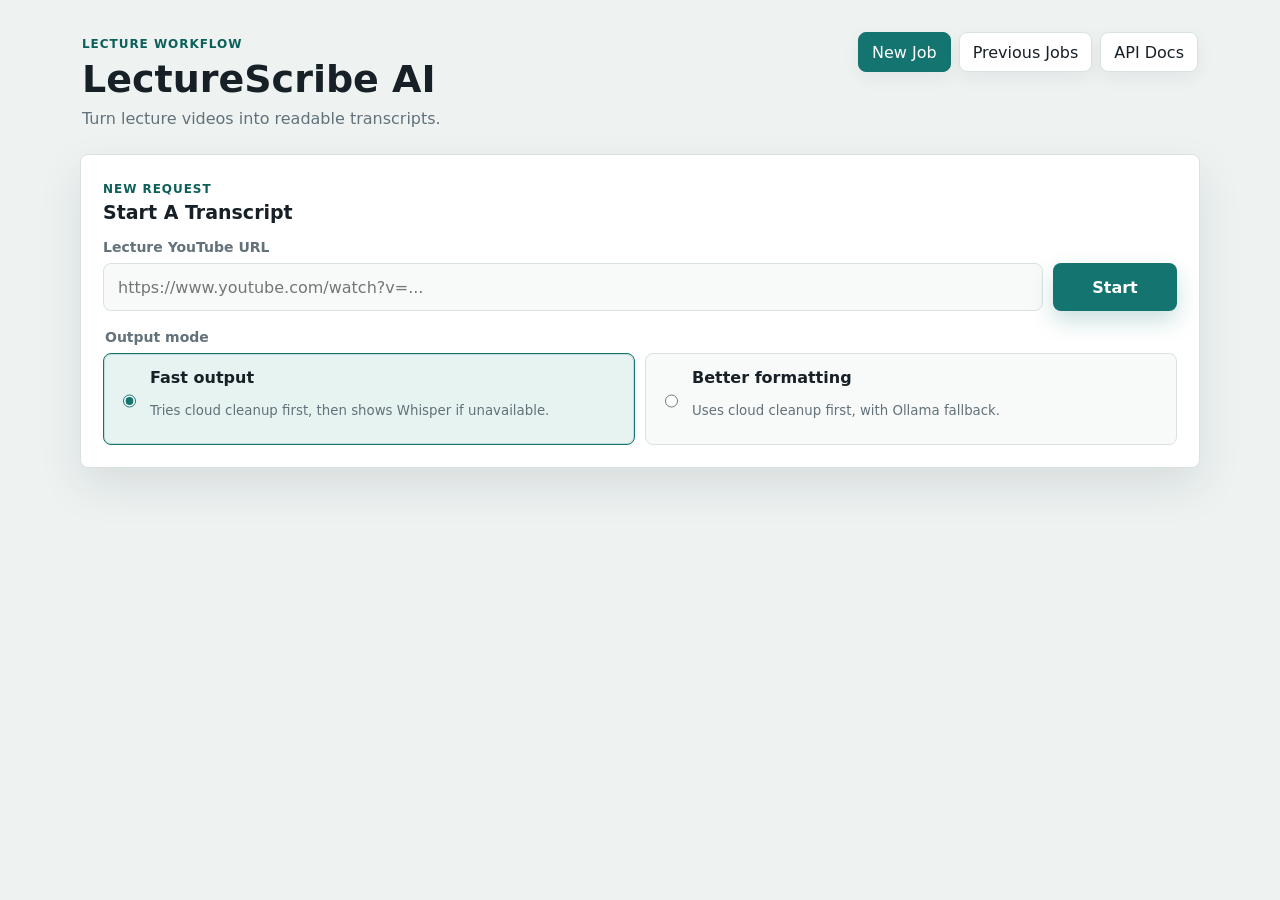
==== front/index.html @ c44efe0c "improvements" ====
<!doctype html>
<html lang="en">
  <head>
    <meta charset="utf-8">
    <meta name="viewport" content="width=device-width, initial-scale=1">
    <title>LectureScribe AI</title>
    <link rel="stylesheet" href="/front/styles.css">
  </head>
  <body>
    <main class="shell">
      <section class="workspace">
        <header class="topbar">
          <div class="brand-block">
            <span class="brand-kicker">Lecture workflow</span>
            <h1>LectureScribe AI</h1>
            <p>Turn lecture videos into readable transcripts.</p>
          </div>
          <nav class="nav-links" aria-label="Main navigation">
            <a class="active" href="/app">New Job</a>
            <a href="/app/jobs">Previous Jobs</a>
            <a href="/docs">API Docs</a>
          </nav>
        </header>

        <section class="app-grid">
          <section class="panel start-panel">
            <div class="section-title">
              <div>
                <span class="section-kicker">New request</span>
                <h2>Start A Transcript</h2>
              </div>
            </div>

            <form id="job-form">
              <label class="field-label" for="youtube-url">Lecture YouTube URL</label>
              <div class="url-row">
                <input
                  id="youtube-url"
                  name="youtube_url"
                  type="url"
                  placeholder="https://www.youtube.com/watch?v=..."
                  autocomplete="off"
                  required
                >
                <button id="submit-button" type="submit">Start</button>
              </div>

              <fieldset class="mode-group">
                <legend>Output mode</legend>
                <label class="mode-option">
                  <input type="radio" name="mode" value="fast" checked>
                  <span>
                    <strong>Fast output</strong>
                    <small>Tries cloud cleanup first, then shows Whisper if unavailable.</small>
                  </span>
                </label>
                <label class="mode-option">
                  <input type="radio" name="mode" value="formatted">
                  <span>
                    <strong>Better formatting</strong>
                    <small>Uses cloud cleanup first, with Ollama fallback.</small>
                  </span>
                </label>
              </fieldset>
            </form>
          </section>

          <section id="status-panel" class="panel status-panel is-hidden" aria-live="polite">
            <div class="section-title">
              <div>
                <span class="section-kicker">Live progress</span>
                <h2>Job Status</h2>
                <p id="step-label" class="subtle">Preparing job...</p>
              </div>
              <span id="job-status" class="status-badge queued">Queued</span>
            </div>

            <div class="progress-track" aria-label="Job progress">
              <div id="progress-fill" class="progress-fill"></div>
            </div>

            <div class="status-metrics">
              <div>
                <span>Step</span>
                <strong id="step-count">-</strong>
              </div>
              <div>
                <span>Estimate</span>
                <strong id="eta">Calculating...</strong>
              </div>
              <div>
                <span>Elapsed</span>
                <strong id="elapsed">0s</strong>
              </div>
              <div>
                <span>Cache</span>
                <strong id="job-cache">-</strong>
              </div>
            </div>

            <dl class="job-details">
              <div>
                <dt>Job ID</dt>
                <dd id="job-id">-</dd>
              </div>
              <div>
                <dt>Mode</dt>
                <dd id="job-mode">-</dd>
              </div>
              <div id="chunk-row" class="is-hidden">
                <dt>Cleaner</dt>
                <dd id="chunk-status">-</dd>
              </div>
            </dl>

            <p id="job-message" class="message">Waiting for the job to start.</p>
            <p id="waiting-note" class="waiting-note">Keep this page open while your transcript is being prepared.</p>
          </section>
        </section>

        <section id="result-panel" class="panel transcript-panel is-hidden">
          <div class="section-title">
            <div>
              <span class="section-kicker">Output</span>
              <h2>Transcript</h2>
              <p id="result-summary" class="subtle">Result is ready.</p>
            </div>
            <button id="copy-transcript" class="secondary" type="button" disabled>Copy</button>
          </div>
          <pre id="transcript-output">Waiting for transcript...</pre>
        </section>
      </section>
    </main>

    <script src="/front/app.js"></script>
  </body>
</html>
---- front/styles.css ----
:root {
  color-scheme: light;
  --bg: #eef3f2;
  --surface: #ffffff;
  --surface-soft: #f8faf9;
  --ink: #172026;
  --muted: #62717a;
  --line: #d9e2e0;
  --line-strong: #bdcbc8;
  --accent: #14746f;
  --accent-dark: #0c5f5a;
  --accent-soft: #e7f3f1;
  --amber: #9a6a10;
  --amber-soft: #fff6dd;
  --danger: #a13636;
  --danger-soft: #fae9e7;
  --ok: #1f6d3a;
  --ok-soft: #e6f4ea;
  --info: #315f8f;
  --info-soft: #e9f0f8;
  --shadow-sm: 0 6px 18px rgba(23, 32, 38, 0.06);
  --shadow-md: 0 18px 44px rgba(23, 32, 38, 0.1);
}

* {
  box-sizing: border-box;
}

html {
  min-width: 320px;
}

body {
  margin: 0;
  background: var(--bg);
  color: var(--ink);
  font-family: Inter, ui-sans-serif, system-ui, -apple-system, BlinkMacSystemFont, "Segoe UI", sans-serif;
}

button,
input,
select {
  font: inherit;
}

button,
a,
label {
  -webkit-tap-highlight-color: transparent;
}

.shell {
  min-height: 100vh;
  padding: 28px;
}

.workspace {
  width: min(1120px, 100%);
  margin: 0 auto;
}

.topbar {
  display: flex;
  align-items: flex-start;
  justify-content: space-between;
  gap: 24px;
  margin-bottom: 20px;
  padding: 4px 2px;
}

.brand-block {
  min-width: 0;
}

.brand-kicker,
.section-kicker {
  display: inline-flex;
  align-items: center;
  min-height: 24px;
  color: var(--accent-dark);
  font-size: 12px;
  font-weight: 800;
  letter-spacing: 0.08em;
  text-transform: uppercase;
}

h1,
h2,
p {
  margin: 0;
}

h1 {
  margin-top: 4px;
  font-size: 38px;
  line-height: 1.05;
  letter-spacing: 0;
}

h2 {
  font-size: 19px;
  letter-spacing: 0;
}

.topbar p,
.subtle {
  margin-top: 7px;
  color: var(--muted);
  line-height: 1.45;
}

.nav-links {
  display: flex;
  flex-wrap: wrap;
  justify-content: flex-end;
  gap: 8px;
}

.nav-links a,
button {
  border: 0;
  border-radius: 8px;
  cursor: pointer;
  text-decoration: none;
  white-space: nowrap;
}

.nav-links a,
.secondary {
  min-height: 40px;
  background: var(--surface);
  border: 1px solid var(--line);
  color: var(--ink);
  display: inline-flex;
  align-items: center;
  justify-content: center;
  padding: 9px 13px;
  box-shadow: var(--shadow-sm);
}

.nav-links a:hover,
.secondary:hover {
  border-color: var(--line-strong);
  background: var(--surface-soft);
}

.nav-links a.active {
  background: var(--accent);
  border-color: var(--accent);
  color: white;
}

.panel {
  background: var(--surface);
  border: 1px solid var(--line);
  border-radius: 8px;
  box-shadow: var(--shadow-md);
}

.app-grid {
  display: grid;
  grid-template-columns: 1fr;
  gap: 16px;
}

.app-grid:has(.status-panel:not(.is-hidden)) {
  grid-template-columns: minmax(0, 0.95fr) minmax(380px, 1.05fr);
  align-items: start;
}

.start-panel,
.status-panel,
.transcript-panel,
.jobs-page-panel {
  padding: 22px;
  margin-bottom: 16px;
}

.section-title {
  display: flex;
  align-items: flex-start;
  justify-content: space-between;
  gap: 14px;
  margin-bottom: 16px;
}

.field-label {
  display: block;
  margin-bottom: 8px;
  color: var(--muted);
  font-size: 14px;
  font-weight: 700;
}

.url-row {
  display: grid;
  grid-template-columns: minmax(0, 1fr) auto;
  gap: 10px;
}

input[type="url"],
input[type="search"],
select {
  width: 100%;
  min-width: 0;
  min-height: 48px;
  border: 1px solid var(--line);
  border-radius: 8px;
  color: var(--ink);
  background: var(--surface-soft);
  padding: 12px 14px;
}

input[type="url"]:hover,
input[type="search"]:hover,
select:hover {
  border-color: var(--line-strong);
}

input[type="url"]:focus,
input[type="search"]:focus,
select:focus {
  border-color: var(--accent);
  background: white;
  outline: 3px solid rgba(20, 116, 111, 0.16);
}

#submit-button {
  min-width: 124px;
  min-height: 48px;
  background: var(--accent);
  color: white;
  font-weight: 800;
  padding: 0 20px;
  box-shadow: 0 10px 22px rgba(20, 116, 111, 0.22);
}

#submit-button:hover {
  background: var(--accent-dark);
}

#submit-button:disabled,
.secondary:disabled,
.job-actions button:disabled {
  cursor: not-allowed;
  opacity: 0.55;
}

.mode-group {
  border: 0;
  display: grid;
  grid-template-columns: repeat(2, minmax(0, 1fr));
  gap: 10px;
  margin: 18px 0 0;
  padding: 0;
}

.mode-group legend {
  grid-column: 1 / -1;
  margin-bottom: 8px;
  color: var(--muted);
  font-size: 14px;
  font-weight: 700;
}

.mode-option {
  position: relative;
  display: flex;
  gap: 11px;
  min-width: 0;
  min-height: 92px;
  border: 1px solid var(--line);
  border-radius: 8px;
  background: var(--surface-soft);
  padding: 14px;
  cursor: pointer;
}

.mode-option:hover {
  border-color: var(--line-strong);
  background: white;
}

.mode-option:has(input:checked) {
  border-color: var(--accent);
  background: var(--accent-soft);
  box-shadow: inset 0 0 0 1px rgba(20, 116, 111, 0.18);
}

.mode-option input {
  flex: 0 0 auto;
  margin-top: 4px;
  accent-color: var(--accent);
}

.mode-option span {
  display: grid;
  gap: 5px;
  min-width: 0;
}

.mode-option small {
  color: var(--muted);
  line-height: 1.38;
}

.status-panel {
  display: flex;
  flex-direction: column;
  gap: 15px;
  border-top: 4px solid var(--accent);
}

.is-hidden {
  display: none !important;
}

.status-badge {
  min-height: 32px;
  border-radius: 999px;
  display: inline-flex;
  align-items: center;
  justify-content: center;
  padding: 6px 11px;
  background: #e8eef0;
  color: var(--muted);
  font-size: 13px;
  font-weight: 800;
  text-transform: capitalize;
}

.status-badge.running,
.status-badge.queued {
  background: var(--amber-soft);
  color: var(--amber);
}

.status-badge.completed {
  background: var(--ok-soft);
  color: var(--ok);
}

.status-badge.failed {
  background: var(--danger-soft);
  color: var(--danger);
}

.progress-track {
  width: 100%;
  height: 14px;
  overflow: hidden;
  border-radius: 999px;
  background: #e2ebe8;
}

.progress-fill {
  width: 0%;
  height: 100%;
  border-radius: inherit;
  background: linear-gradient(90deg, var(--accent), var(--info));
  transition: width 300ms ease;
}

.status-metrics {
  display: grid;
  grid-template-columns: repeat(4, minmax(0, 1fr));
  gap: 10px;
}

.status-metrics div {
  min-width: 0;
  border: 1px solid var(--line);
  border-radius: 8px;
  background: var(--surface-soft);
  padding: 12px;
}

.status-metrics span,
dt {
  display: block;
  color: var(--muted);
  font-size: 12px;
  font-weight: 750;
  letter-spacing: 0.04em;
  text-transform: uppercase;
}

.status-metrics strong,
dd {
  display: block;
  min-width: 0;
  margin: 5px 0 0;
  overflow-wrap: anywhere;
}

.job-details {
  display: grid;
  grid-template-columns: repeat(3, minmax(0, 1fr));
  gap: 10px;
  margin: 0;
}

.job-details div {
  min-width: 0;
  border-top: 1px solid var(--line);
  padding-top: 10px;
}

.message {
  color: var(--muted);
  line-height: 1.45;
}

.waiting-note {
  border-left: 4px solid var(--info);
  background: var(--info-soft);
  border-radius: 0 8px 8px 0;
  color: #233847;
  line-height: 1.45;
  padding: 12px 14px;
}

.transcript-panel {
  border-top: 4px solid var(--ok);
}

#transcript-output {
  min-height: 360px;
  max-height: 58vh;
  overflow: auto;
  margin: 0;
  border: 1px solid var(--line);
  border-radius: 8px;
  background: #fbfcfc;
  padding: 18px;
  color: #253137;
  font-family: "Cascadia Mono", "SFMono-Regular", Consolas, monospace;
  font-size: 14px;
  line-height: 1.65;
  white-space: pre-wrap;
  overflow-wrap: anywhere;
}

.filters {
  display: grid;
  grid-template-columns: minmax(0, 1fr) 200px;
  gap: 10px;
  margin-bottom: 16px;
}

.jobs-list {
  display: grid;
  gap: 12px;
}

.jobs-list.full {
  max-height: none;
}

.job-card {
  display: grid;
  grid-template-columns: minmax(0, 1fr) auto;
  align-items: center;
  gap: 14px;
  border: 1px solid var(--line);
  border-radius: 8px;
  background: var(--surface-soft);
  padding: 14px;
}

.job-card:hover {
  border-color: var(--line-strong);
  background: white;
}

.job-card.completed {
  border-left: 5px solid var(--ok);
}

.job-card.failed {
  border-left: 5px solid var(--danger);
}

.job-card.running,
.job-card.queued {
  border-left: 5px solid var(--amber);
}

.job-card-main {
  min-width: 0;
}

.job-card strong,
.job-card small {
  display: block;
  min-width: 0;
  overflow: hidden;
  text-overflow: ellipsis;
  white-space: nowrap;
}

.job-card strong {
  font-size: 15px;
}

.job-card small,
.job-meta {
  color: var(--muted);
}

.job-card small {
  margin-top: 4px;
  font-size: 12px;
}

.job-meta {
  display: flex;
  flex-wrap: wrap;
  gap: 8px;
  margin-top: 10px;
  font-size: 13px;
}

.job-meta span {
  background: white;
  border: 1px solid var(--line);
  border-radius: 999px;
  padding: 4px 8px;
}

.job-error {
  margin-top: 10px;
  color: var(--danger);
  line-height: 1.45;
}

.job-actions {
  display: flex;
  gap: 8px;
}

.job-actions button {
  min-height: 40px;
  background: white;
  border: 1px solid var(--line);
  color: var(--accent-dark);
  padding: 9px 10px;
}

.job-actions button:hover {
  border-color: var(--accent);
  background: var(--accent-soft);
}

@media (max-width: 920px) {
  .app-grid:has(.status-panel:not(.is-hidden)) {
    grid-template-columns: 1fr;
  }
}

@media (max-width: 760px) {
  .shell {
    padding: 16px;
  }

  .topbar,
  .url-row,
  .mode-group,
  .status-metrics,
  .job-details,
  .filters,
  .job-card {
    grid-template-columns: 1fr;
  }

  .topbar {
    display: grid;
  }

  h1 {
    font-size: 32px;
  }

  .nav-links {
    justify-content: flex-start;
  }

  .nav-links a {
    flex: 1 1 auto;
  }

  #submit-button {
    min-height: 48px;
  }

  .start-panel,
  .status-panel,
  .transcript-panel,
  .jobs-page-panel {
    padding: 16px;
  }

  .section-title {
    display: grid;
  }

  .job-actions {
    width: 100%;
  }

  .job-actions button {
    flex: 1;
  }
}
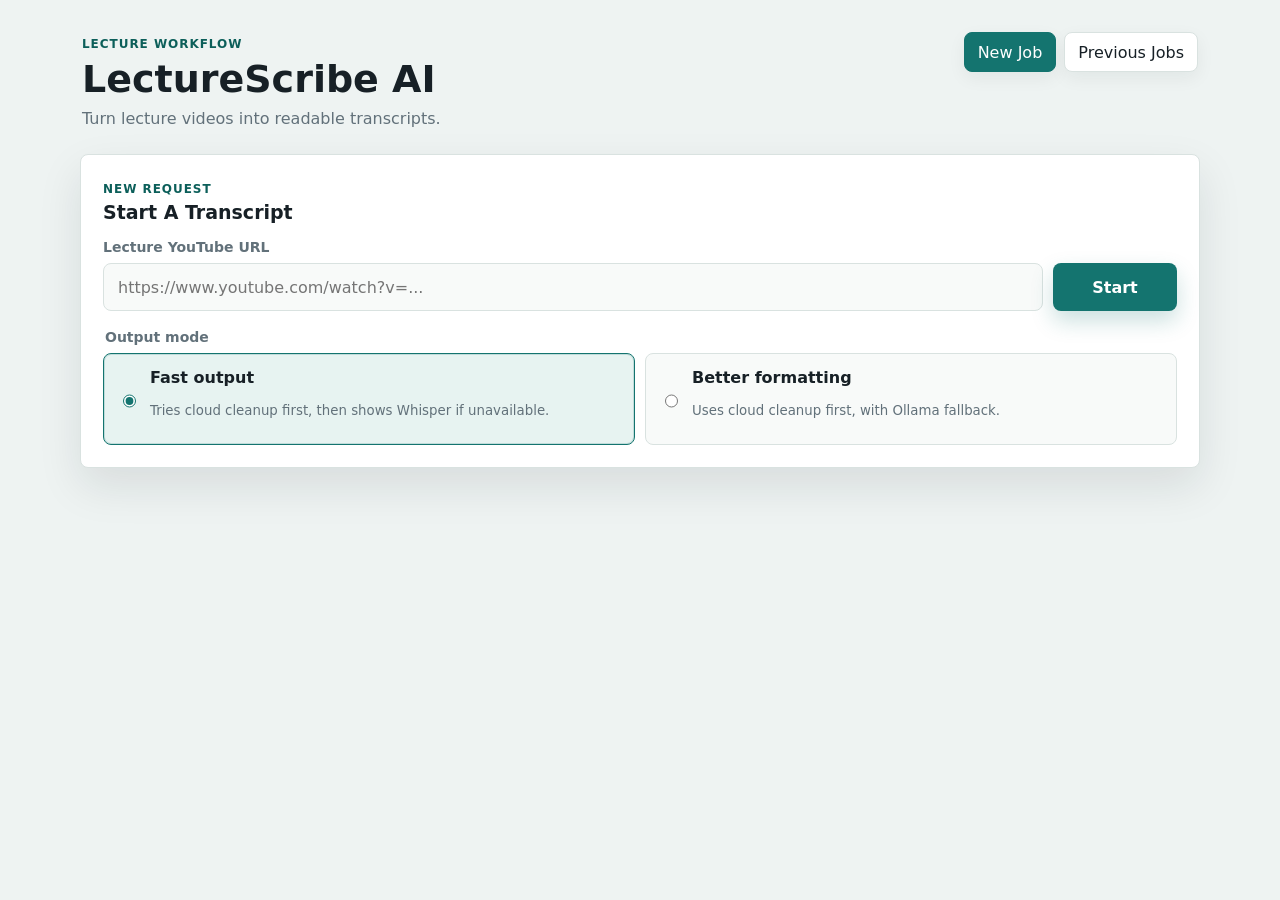
==== commit a01e3df7: "commenting the codee and fixing the user interface" ====
--- a/front/index.html
+++ b/front/index.html
@@ -16,9 +16,8 @@
             <p>Turn lecture videos into readable transcripts.</p>
           </div>
           <nav class="nav-links" aria-label="Main navigation">
-            <a class="active" href="/app">New Job</a>
+            <a class="active" href="/">New Job</a>
             <a href="/app/jobs">Previous Jobs</a>
-            <a href="/docs">API Docs</a>
           </nav>
         </header>
 
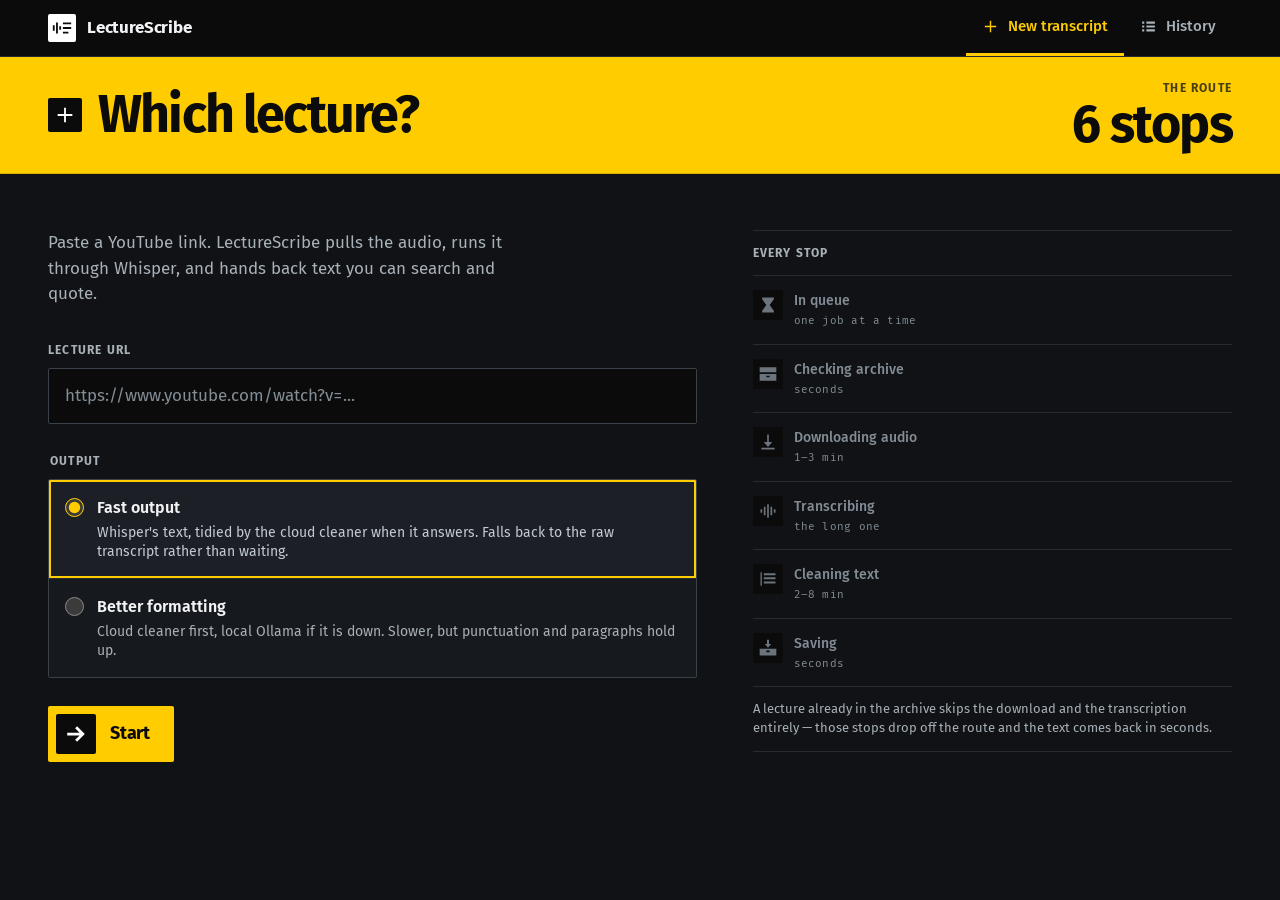
==== commit 0fcdd5b9: "New Front" ====
--- a/front/index.html
+++ b/front/index.html
@@ -3,134 +3,252 @@
   <head>
     <meta charset="utf-8">
     <meta name="viewport" content="width=device-width, initial-scale=1">
-    <title>LectureScribe AI</title>
+    <meta name="color-scheme" content="dark">
+    <meta name="description" content="Paste a YouTube lecture and LectureScribe transcribes it into text you can search, quote, and keep.">
+    <title>LectureScribe</title>
+    <link rel="preconnect" href="https://fonts.googleapis.com">
+    <link rel="preconnect" href="https://fonts.gstatic.com" crossorigin>
+    <link rel="stylesheet" href="https://fonts.googleapis.com/css2?family=Fira+Sans:wght@400;500;600;700&family=Fira+Mono:wght@400;500;700&family=Noto+Naskh+Arabic:wght@400;500;600&display=swap">
     <link rel="stylesheet" href="/front/styles.css">
   </head>
   <body>
-    <main class="shell">
-      <section class="workspace">
-        <header class="topbar">
-          <div class="brand-block">
-            <span class="brand-kicker">Lecture workflow</span>
-            <h1>LectureScribe AI</h1>
-            <p>Turn lecture videos into readable transcripts.</p>
-          </div>
-          <nav class="nav-links" aria-label="Main navigation">
-            <a class="active" href="/">New Job</a>
-            <a href="/app/jobs">Previous Jobs</a>
-          </nav>
-        </header>
-
-        <section class="app-grid">
-          <section class="panel start-panel">
-            <div class="section-title">
-              <div>
-                <span class="section-kicker">New request</span>
-                <h2>Start A Transcript</h2>
-              </div>
-            </div>
-
-            <form id="job-form">
-              <label class="field-label" for="youtube-url">Lecture YouTube URL</label>
-              <div class="url-row">
+    <a class="skip-link" href="#main">Skip to the form</a>
+
+    <svg width="0" height="0" aria-hidden="true" focusable="false" style="position:absolute">
+      <defs>
+        <symbol id="i-mark" viewBox="0 0 24 24"><path d="M2 9h2v6H2zM5.5 6h2v12h-2zM9 10h2v4H9zM13 6h9v2h-9zM13 11h9v2h-9zM13 16h6v2h-6z"/></symbol>
+        <symbol id="i-new" viewBox="0 0 24 24"><path d="M11 4h2v7h7v2h-7v7h-2v-7H4v-2h7z"/></symbol>
+        <symbol id="i-history" viewBox="0 0 24 24"><path d="M3 5h3v3H3zM9 5h12v3H9zM3 10.5h3v3H3zM9 10.5h12v3H9zM3 16h3v3H3zM9 16h12v3H9z"/></symbol>
+        <symbol id="i-queue" viewBox="0 0 24 24"><path d="M5 3h14v2l-5 7 5 7v2H5v-2l5-7-5-7V3z"/></symbol>
+        <symbol id="i-archive" viewBox="0 0 24 24"><path fill-rule="evenodd" d="M2 4h20v6H2V4zm0 8h20v8H2v-8zm8 2h4v2h-4v-2z"/></symbol>
+        <symbol id="i-download" viewBox="0 0 24 24"><path d="M11 3h2v9h4l-5 6-5-6h4V3zM4 19h16v2H4z"/></symbol>
+        <symbol id="i-transcribe" viewBox="0 0 24 24"><path d="M3 10h2v4H3zM7 7h2v10H7zM11 4h2v16h-2zM15 7h2v10h-2zM19 10h2v4h-2z"/></symbol>
+        <symbol id="i-clean" viewBox="0 0 24 24"><path d="M3 4h1.6v16H3zM7 5h14v2.4H7zM7 10h14v2.4H7zM7 15h14v2.4H7z"/></symbol>
+        <symbol id="i-save" viewBox="0 0 24 24"><path fill-rule="evenodd" d="M10.8 2h2.4v5.2h2.6L12 11.8 8.2 7.2h2.6V2zM2 13h20v8H2v-8zm8 2h4v2h-4v-2z"/></symbol>
+        <symbol id="i-arrival" viewBox="0 0 24 24"><path d="M9.6 19.2 2.8 12.4l2.6-2.6 4.2 4.2 9-9 2.6 2.6z"/></symbol>
+        <symbol id="i-closed" viewBox="0 0 24 24"><path d="M18.9 3 12 9.9 5.1 3 3 5.1 9.9 12 3 18.9 5.1 21 12 14.1 18.9 21 21 18.9 14.1 12 21 5.1z"/></symbol>
+        <symbol id="i-copy" viewBox="0 0 24 24"><path fill-rule="evenodd" d="M9 2h13v13h-2V4H11v1H9V2zM2 7h13v15H2zM4 9v11h9V9H4z"/></symbol>
+        <symbol id="i-search" viewBox="0 0 24 24"><path fill-rule="evenodd" d="M10.5 2a8.5 8.5 0 1 0 5.2 15.2l4.6 4.6 1.9-1.9-4.6-4.6A8.5 8.5 0 0 0 10.5 2zm0 2.6a5.9 5.9 0 1 1 0 11.8 5.9 5.9 0 0 1 0-11.8z"/></symbol>
+        <symbol id="i-refresh" viewBox="0 0 24 24"><path d="M12 3a9 9 0 1 0 8.5 12h-2.8A6.4 6.4 0 1 1 12 5.6c1.8 0 3.4.7 4.6 1.9L13 11h8V3l-2.6 2.6A8.97 8.97 0 0 0 12 3z"/></symbol>
+        <symbol id="i-arrow-right" viewBox="0 0 24 24"><path d="M13.2 3.6 21.6 12l-8.4 8.4-2.1-2.1 4.8-4.8H2.4v-3h13.5l-4.8-4.8z"/></symbol>
+        <symbol id="i-arrow-left" viewBox="0 0 24 24"><path d="M10.8 3.6 2.4 12l8.4 8.4 2.1-2.1-4.8-4.8h13.5v-3H8.1l4.8-4.8z"/></symbol>
+      </defs>
+    </svg>
+
+    <header class="signband">
+      <div class="corridor">
+        <a class="mark" href="/app">
+          <span class="tile"><svg class="pict"><use href="#i-mark"></use></svg></span>
+          LectureScribe
+        </a>
+        <nav class="destinations" aria-label="Sections">
+          <a class="dest" href="/app" aria-current="page"><svg><use href="#i-new"></use></svg>New transcript</a>
+          <a class="dest" href="/app/jobs"><svg><use href="#i-history"></use></svg>History</a>
+        </nav>
+      </div>
+    </header>
+
+    <main id="main">
+      <section id="status-panel" class="is-hidden" aria-live="polite">
+        <div class="band band-quiet" id="status-band">
+          <div class="corridor">
+            <div class="band-message">
+              <span class="tile" id="stage-tile"><svg class="pict"><use href="#i-queue"></use></svg></span>
+              <div class="band-text">
+                <span class="sr-only" id="job-status">Queued</span>
+                <p class="band-headline" id="step-label">Preparing the job</p>
+              </div>
+            </div>
+            <div class="band-figure">
+              <span id="eta-label">Remaining</span>
+              <strong id="eta">Calculating</strong>
+            </div>
+          </div>
+        </div>
+
+        <div class="progress-rule" id="progress-rule">
+          <div class="progress-fill" id="progress-fill"></div>
+        </div>
+
+        <div class="rail-wrap">
+          <div class="corridor">
+            <ol class="rail" id="stage-rail"></ol>
+          </div>
+        </div>
+
+        <div class="facts-wrap">
+          <div class="corridor">
+            <dl class="facts">
+              <div>
+                <dt>Stop</dt>
+                <dd id="step-count">&mdash;</dd>
+              </div>
+              <div>
+                <dt>Elapsed</dt>
+                <dd id="elapsed">0s</dd>
+              </div>
+              <div>
+                <dt>Archive</dt>
+                <dd id="job-cache">&mdash;</dd>
+              </div>
+              <div>
+                <dt>Mode</dt>
+                <dd id="job-mode">&mdash;</dd>
+              </div>
+            </dl>
+          </div>
+        </div>
+
+        <div class="corridor status-foot">
+          <div>
+            <p class="note" id="job-message">Waiting for the job to start.</p>
+            <p class="hint" id="waiting-note">Keep this tab open. The page picks the job back up if you reload it.</p>
+            <p class="hint is-hidden" id="chunk-row">
+              <span class="sr-only">Cleaner: </span><span id="chunk-status">&mdash;</span>
+            </p>
+          </div>
+          <dl class="ident">
+            <div>
+              <dt>Lecture</dt>
+              <dd><a id="job-source" href="/app" rel="noreferrer noopener" target="_blank">&mdash;</a></dd>
+            </div>
+            <div>
+              <dt>Job</dt>
+              <dd id="job-id">&mdash;</dd>
+            </div>
+          </dl>
+        </div>
+      </section>
+
+      <section id="result-panel" class="is-hidden">
+        <div class="band band-quiet">
+          <div class="corridor">
+            <div class="band-message">
+              <span class="tile"><svg class="pict"><use href="#i-mark"></use></svg></span>
+              <div class="band-text">
+                <p class="band-headline" id="result-summary">Transcript ready</p>
+              </div>
+            </div>
+            <button id="copy-transcript" class="action" type="button" disabled>
+              <svg><use href="#i-copy"></use></svg>
+              <span class="action-label">Copy text</span>
+            </button>
+          </div>
+        </div>
+        <div class="sheet-wrap">
+          <div class="corridor">
+            <pre class="sheet sheet-empty" id="transcript-output" dir="auto" tabindex="0">Waiting for the transcript.</pre>
+          </div>
+        </div>
+      </section>
+      <section class="decision" id="decision">
+        <div class="band ask-band">
+          <div class="corridor">
+            <div class="band-message">
+              <span class="tile"><svg class="pict"><use href="#i-new"></use></svg></span>
+              <div class="band-text">
+                <h1 class="ask">Which lecture?</h1>
+              </div>
+            </div>
+            <div class="band-figure">
+              <span>The route</span>
+              <strong>6 stops</strong>
+            </div>
+          </div>
+        </div>
+
+        <div class="corridor decision-body">
+          <div>
+            <p class="lede">
+              Paste a YouTube link. LectureScribe pulls the audio, runs it through Whisper,
+              and hands back text you can search and quote.
+            </p>
+
+            <form id="job-form" novalidate>
+              <div class="field">
+                <label class="field-label" for="youtube-url">Lecture URL</label>
                 <input
                   id="youtube-url"
                   name="youtube_url"
                   type="url"
+                  inputmode="url"
                   placeholder="https://www.youtube.com/watch?v=..."
                   autocomplete="off"
+                  spellcheck="false"
                   required
                 >
-                <button id="submit-button" type="submit">Start</button>
-              </div>
-
-              <fieldset class="mode-group">
-                <legend>Output mode</legend>
-                <label class="mode-option">
-                  <input type="radio" name="mode" value="fast" checked>
-                  <span>
-                    <strong>Fast output</strong>
-                    <small>Tries cloud cleanup first, then shows Whisper if unavailable.</small>
-                  </span>
-                </label>
-                <label class="mode-option">
-                  <input type="radio" name="mode" value="formatted">
-                  <span>
-                    <strong>Better formatting</strong>
-                    <small>Uses cloud cleanup first, with Ollama fallback.</small>
-                  </span>
-                </label>
+              </div>
+
+              <fieldset class="modes">
+                <legend class="legend">Output</legend>
+                <div class="mode-list">
+                  <label class="mode">
+                    <input type="radio" name="mode" value="fast" checked>
+                    <span>
+                      <span class="mode-name">Fast output</span>
+                      <span class="mode-note">Whisper's text, tidied by the cloud cleaner when it answers. Falls back to the raw transcript rather than waiting.</span>
+                    </span>
+                  </label>
+                  <label class="mode">
+                    <input type="radio" name="mode" value="formatted">
+                    <span>
+                      <span class="mode-name">Better formatting</span>
+                      <span class="mode-note">Cloud cleaner first, local Ollama if it is down. Slower, but punctuation and paragraphs hold up.</span>
+                    </span>
+                  </label>
+                </div>
               </fieldset>
+
+              <div class="go-cell">
+                <button id="submit-button" class="go" type="submit">
+                  <span class="tile"><svg class="pict"><use href="#i-arrow-right"></use></svg></span>
+                  Start
+                </button>
+                <p class="hint is-hidden" id="queue-note">
+                  One lecture at a time. This unlocks when the current one lands.
+                </p>
+              </div>
             </form>
-          </section>
-
-          <section id="status-panel" class="panel status-panel is-hidden" aria-live="polite">
-            <div class="section-title">
-              <div>
-                <span class="section-kicker">Live progress</span>
-                <h2>Job Status</h2>
-                <p id="step-label" class="subtle">Preparing job...</p>
-              </div>
-              <span id="job-status" class="status-badge queued">Queued</span>
-            </div>
-
-            <div class="progress-track" aria-label="Job progress">
-              <div id="progress-fill" class="progress-fill"></div>
-            </div>
-
-            <div class="status-metrics">
-              <div>
-                <span>Step</span>
-                <strong id="step-count">-</strong>
-              </div>
-              <div>
-                <span>Estimate</span>
-                <strong id="eta">Calculating...</strong>
-              </div>
-              <div>
-                <span>Elapsed</span>
-                <strong id="elapsed">0s</strong>
-              </div>
-              <div>
-                <span>Cache</span>
-                <strong id="job-cache">-</strong>
-              </div>
-            </div>
-
-            <dl class="job-details">
-              <div>
-                <dt>Job ID</dt>
-                <dd id="job-id">-</dd>
-              </div>
-              <div>
-                <dt>Mode</dt>
-                <dd id="job-mode">-</dd>
-              </div>
-              <div id="chunk-row" class="is-hidden">
-                <dt>Cleaner</dt>
-                <dd id="chunk-status">-</dd>
-              </div>
-            </dl>
-
-            <p id="job-message" class="message">Waiting for the job to start.</p>
-            <p id="waiting-note" class="waiting-note">Keep this page open while your transcript is being prepared.</p>
-          </section>
-        </section>
-
-        <section id="result-panel" class="panel transcript-panel is-hidden">
-          <div class="section-title">
-            <div>
-              <span class="section-kicker">Output</span>
-              <h2>Transcript</h2>
-              <p id="result-summary" class="subtle">Result is ready.</p>
-            </div>
-            <button id="copy-transcript" class="secondary" type="button" disabled>Copy</button>
-          </div>
-          <pre id="transcript-output">Waiting for transcript...</pre>
-        </section>
+          </div>
+
+          <aside class="rail-invitation" id="route-preview" aria-label="What happens after you start">
+            <p class="rail-head">Every stop</p>
+            <ol class="rail">
+              <li class="stop" data-state="ahead">
+                <span class="stop-tile"><svg class="pict"><use href="#i-queue"></use></svg></span>
+                <span class="stop-body"><span class="stop-name">In queue</span><span class="stop-note">one job at a time</span></span>
+              </li>
+              <li class="stop" data-state="ahead">
+                <span class="stop-tile"><svg class="pict"><use href="#i-archive"></use></svg></span>
+                <span class="stop-body"><span class="stop-name">Checking archive</span><span class="stop-note">seconds</span></span>
+              </li>
+              <li class="stop" data-state="ahead">
+                <span class="stop-tile"><svg class="pict"><use href="#i-download"></use></svg></span>
+                <span class="stop-body"><span class="stop-name">Downloading audio</span><span class="stop-note">1&ndash;3 min</span></span>
+              </li>
+              <li class="stop" data-state="ahead">
+                <span class="stop-tile"><svg class="pict"><use href="#i-transcribe"></use></svg></span>
+                <span class="stop-body"><span class="stop-name">Transcribing</span><span class="stop-note">the long one</span></span>
+              </li>
+              <li class="stop" data-state="ahead">
+                <span class="stop-tile"><svg class="pict"><use href="#i-clean"></use></svg></span>
+                <span class="stop-body"><span class="stop-name">Cleaning text</span><span class="stop-note">2&ndash;8 min</span></span>
+              </li>
+              <li class="stop" data-state="ahead">
+                <span class="stop-tile"><svg class="pict"><use href="#i-save"></use></svg></span>
+                <span class="stop-body"><span class="stop-name">Saving</span><span class="stop-note">seconds</span></span>
+              </li>
+            </ol>
+            <p class="rail-foot">
+              A lecture already in the archive skips the download and the transcription
+              entirely &mdash; those stops drop off the route and the text comes back in seconds.
+            </p>
+          </aside>
+        </div>
       </section>
+
     </main>
 
-    <script src="/front/app.js"></script>
+    <script src="/front/app.js?v=concourse-1"></script>
   </body>
 </html>
--- a/front/styles.css
+++ b/front/styles.css
@@ -1,25 +1,42 @@
+/* ==========================================================================
+   LectureScribe — Concourse
+   A dark terminal ground; signage yellow reserved for wayfinding only.
+   ========================================================================== */
+
 :root {
-  color-scheme: light;
-  --bg: #eef3f2;
-  --surface: #ffffff;
-  --surface-soft: #f8faf9;
-  --ink: #172026;
-  --muted: #62717a;
-  --line: #d9e2e0;
-  --line-strong: #bdcbc8;
-  --accent: #14746f;
-  --accent-dark: #0c5f5a;
-  --accent-soft: #e7f3f1;
-  --amber: #9a6a10;
-  --amber-soft: #fff6dd;
-  --danger: #a13636;
-  --danger-soft: #fae9e7;
-  --ok: #1f6d3a;
-  --ok-soft: #e6f4ea;
-  --info: #315f8f;
-  --info-soft: #e9f0f8;
-  --shadow-sm: 0 6px 18px rgba(23, 32, 38, 0.06);
-  --shadow-md: 0 18px 44px rgba(23, 32, 38, 0.1);
+  color-scheme: dark;
+
+  /* Ground */
+  --concourse: #101215;
+  --panel: #16191d;
+  --panel-2: #1c2026;
+  --inset: #0b0b0b;
+  --rule: #262b31;
+  --rule-strong: #3a4149;
+
+  /* Wayfinding — never decorative */
+  --sign: #ffcc00;
+  --sign-dim: #4a3f0f;
+  --sign-ink: #0b0b0b;
+
+  /* Ink */
+  --ink: #f2f3f5;
+  --ink-2: #a8b0b8;
+  --ink-3: #838d96;
+
+  /* States. The band colours are signage-deep and carry white type; the
+     "-lit" pair is the same state read against the dark concourse ground. */
+  --arrival: #0f7a43;
+  --arrival-lit: #35c07a;
+  --closed: #c0261f;
+  --closed-lit: #ff6a5e;
+
+  /* The one sheet */
+  --sheet: #ffffff;
+  --sheet-ink: #14161a;
+
+  --band-h: 56px;
+  --ease-out: cubic-bezier(0.16, 1, 0.3, 1);
 }
 
 * {
@@ -28,174 +45,688 @@
 
 html {
   min-width: 320px;
+  -webkit-text-size-adjust: 100%;
 }
 
 body {
   margin: 0;
-  background: var(--bg);
+  background: var(--concourse);
   color: var(--ink);
-  font-family: Inter, ui-sans-serif, system-ui, -apple-system, BlinkMacSystemFont, "Segoe UI", sans-serif;
+  font-family: "Fira Sans", ui-sans-serif, system-ui, "Segoe UI", sans-serif;
+  font-size: 16px;
+  line-height: 1.5;
+  font-variant-numeric: tabular-nums;
+  -webkit-font-smoothing: antialiased;
+}
+
+h1,
+h2,
+h3,
+p,
+dl,
+dd,
+figure {
+  margin: 0;
 }
 
 button,
 input,
-select {
+select,
+textarea {
   font: inherit;
-}
-
-button,
-a,
-label {
-  -webkit-tap-highlight-color: transparent;
-}
-
-.shell {
-  min-height: 100vh;
-  padding: 28px;
-}
-
-.workspace {
-  width: min(1120px, 100%);
-  margin: 0 auto;
-}
-
-.topbar {
-  display: flex;
-  align-items: flex-start;
-  justify-content: space-between;
-  gap: 24px;
-  margin-bottom: 20px;
-  padding: 4px 2px;
-}
-
-.brand-block {
-  min-width: 0;
-}
-
-.brand-kicker,
-.section-kicker {
-  display: inline-flex;
-  align-items: center;
-  min-height: 24px;
-  color: var(--accent-dark);
-  font-size: 12px;
-  font-weight: 800;
-  letter-spacing: 0.08em;
-  text-transform: uppercase;
-}
-
-h1,
-h2,
-p {
-  margin: 0;
-}
-
-h1 {
-  margin-top: 4px;
-  font-size: 38px;
-  line-height: 1.05;
-  letter-spacing: 0;
-}
-
-h2 {
-  font-size: 19px;
-  letter-spacing: 0;
-}
-
-.topbar p,
-.subtle {
-  margin-top: 7px;
-  color: var(--muted);
-  line-height: 1.45;
-}
-
-.nav-links {
-  display: flex;
-  flex-wrap: wrap;
-  justify-content: flex-end;
-  gap: 8px;
-}
-
-.nav-links a,
-button {
-  border: 0;
-  border-radius: 8px;
-  cursor: pointer;
+  color: inherit;
+  letter-spacing: inherit;
+}
+
+/* --- Browser surfaces: the parts we did not draw still carry the design --- */
+
+::selection {
+  background: var(--sign);
+  color: var(--sign-ink);
+}
+
+:focus-visible {
+  outline: 3px solid var(--sign);
+  outline-offset: 2px;
+}
+
+input,
+textarea {
+  caret-color: var(--sign);
+}
+
+::placeholder {
+  color: var(--ink-3);
+  opacity: 1;
+}
+
+* {
+  scrollbar-color: var(--rule-strong) transparent;
+  scrollbar-width: thin;
+}
+
+*::-webkit-scrollbar {
+  width: 10px;
+  height: 10px;
+}
+
+*::-webkit-scrollbar-track {
+  background: transparent;
+}
+
+*::-webkit-scrollbar-thumb {
+  background: var(--rule-strong);
+  border: 3px solid var(--concourse);
+}
+
+*::-webkit-scrollbar-thumb:hover {
+  background: #4d565f;
+}
+
+a {
+  color: var(--sign);
+  text-underline-offset: 3px;
+  text-decoration-thickness: 1px;
+}
+
+a.go,
+a.action {
   text-decoration: none;
+}
+
+.skip-link {
+  position: absolute;
+  left: -9999px;
+  top: 0;
+  z-index: 20;
+  background: var(--sign);
+  color: var(--sign-ink);
+  padding: 12px 18px;
+  font-weight: 600;
+}
+
+.skip-link:focus {
+  left: 0;
+}
+
+.sr-only {
+  position: absolute;
+  width: 1px;
+  height: 1px;
+  overflow: hidden;
+  clip-path: inset(50%);
   white-space: nowrap;
 }
 
-.nav-links a,
-.secondary {
-  min-height: 40px;
-  background: var(--surface);
-  border: 1px solid var(--line);
-  color: var(--ink);
+.is-hidden {
+  display: none !important;
+}
+
+.corridor {
+  width: min(1240px, 100%);
+  margin-inline: auto;
+  padding-inline: 28px;
+}
+
+/* ==========================================================================
+   Pictograms — solid silhouettes, white on black inset tiles
+   ========================================================================== */
+
+.pict {
+  display: block;
+  width: 100%;
+  height: 100%;
+  fill: currentColor;
+}
+
+.tile {
   display: inline-flex;
   align-items: center;
   justify-content: center;
-  padding: 9px 13px;
-  box-shadow: var(--shadow-sm);
-}
-
-.nav-links a:hover,
-.secondary:hover {
-  border-color: var(--line-strong);
-  background: var(--surface-soft);
-}
-
-.nav-links a.active {
-  background: var(--accent);
-  border-color: var(--accent);
-  color: white;
-}
-
-.panel {
-  background: var(--surface);
-  border: 1px solid var(--line);
-  border-radius: 8px;
-  box-shadow: var(--shadow-md);
-}
-
-.app-grid {
+  flex: 0 0 auto;
+  width: 34px;
+  height: 34px;
+  padding: 6px;
+  border-radius: 2px;
+  background: var(--inset);
+  color: #ffffff;
+}
+
+/* ==========================================================================
+   The hung sign band
+   ========================================================================== */
+
+.signband {
+  position: sticky;
+  top: 0;
+  z-index: 10;
+  background: var(--inset);
+  border-bottom: 1px solid var(--rule);
+}
+
+.signband .corridor {
+  display: flex;
+  align-items: stretch;
+  justify-content: space-between;
+  gap: 20px;
+  min-height: var(--band-h);
+}
+
+.mark {
+  display: inline-flex;
+  align-items: center;
+  gap: 11px;
+  color: var(--ink);
+  text-decoration: none;
+  font-weight: 700;
+  font-size: 17px;
+  letter-spacing: -0.01em;
+}
+
+.mark .tile {
+  width: 28px;
+  height: 28px;
+  padding: 3px;
+  background: #ffffff;
+  color: var(--inset);
+}
+
+.destinations {
+  display: flex;
+  align-items: stretch;
+}
+
+.dest {
+  display: inline-flex;
+  align-items: center;
+  gap: 9px;
+  padding: 0 16px;
+  border-bottom: 3px solid transparent;
+  color: var(--ink-2);
+  font-size: 15px;
+  font-weight: 500;
+  text-decoration: none;
+}
+
+.dest svg {
+  width: 17px;
+  height: 17px;
+  fill: currentColor;
+}
+
+.dest:hover {
+  color: var(--ink);
+  background: #141414;
+}
+
+/* The followed destination stays highlighted, band to band. */
+.dest[aria-current="page"] {
+  color: var(--sign);
+  border-bottom-color: var(--sign);
+}
+
+/* ==========================================================================
+   Bands — full bleed, one message per line
+   ========================================================================== */
+
+.band {
+  padding: 22px max(28px, calc((100% - 1240px) / 2 + 28px));
+  border-bottom: 1px solid var(--rule);
+}
+
+.band .corridor {
+  display: flex;
+  align-items: center;
+  justify-content: space-between;
+  gap: 28px;
+  width: 100%;
+  padding-inline: 0;
+}
+
+.band-message {
+  display: flex;
+  align-items: center;
+  gap: 16px;
+  min-width: 0;
+}
+
+.band-text {
+  min-width: 0;
+}
+
+.band-status {
+  display: block;
+  font-size: 12px;
+  font-weight: 700;
+  letter-spacing: 0.1em;
+  text-transform: uppercase;
+}
+
+.band-headline {
+  margin-top: 1px;
+  font-size: clamp(21px, 2.4vw, 27px);
+  font-weight: 600;
+  line-height: 1.2;
+  letter-spacing: -0.015em;
+  overflow-wrap: anywhere;
+}
+
+.band-figure {
+  flex: 0 0 auto;
+  text-align: right;
+}
+
+.band-figure span {
+  display: block;
+  font-size: 12px;
+  font-weight: 700;
+  letter-spacing: 0.1em;
+  text-transform: uppercase;
+}
+
+.band-figure strong {
+  display: block;
+  margin-top: 2px;
+  font-size: clamp(30px, 4.4vw, 52px);
+  font-weight: 700;
+  line-height: 1;
+  letter-spacing: -0.03em;
+  white-space: nowrap;
+}
+
+/* Wayfinding band: running work. */
+.band-wayfinding {
+  background: var(--sign);
+  color: var(--sign-ink);
+  border-bottom-color: #d9ad00;
+}
+
+.band-wayfinding .tile {
+  background: var(--inset);
+  color: #ffffff;
+}
+
+.band-wayfinding .band-status,
+.band-wayfinding .band-figure span {
+  color: var(--sign-dim);
+}
+
+/* Arrival band: the job landed. */
+.band-arrival {
+  background: var(--arrival);
+  color: #ffffff;
+  border-bottom-color: #0a5c31;
+}
+
+.band-arrival .tile {
+  background: var(--inset);
+  color: #ffffff;
+}
+
+.band-arrival .band-status,
+.band-arrival .band-figure span {
+  color: #d9f2e4;
+}
+
+/* Closed route: the job failed. */
+.band-closed {
+  background: var(--closed);
+  color: #ffffff;
+  border-bottom-color: #8f1c17;
+}
+
+.band-closed .tile {
+  background: var(--inset);
+  color: #ffffff;
+}
+
+.band-closed .band-status,
+.band-closed .band-figure span {
+  color: #fce3e1;
+}
+
+/* The question is itself a sign hung over the decision point. */
+.ask-band {
+  background: var(--sign);
+  color: var(--sign-ink);
+  border-bottom-color: #d9ad00;
+}
+
+.ask-band .tile {
+  background: var(--inset);
+  color: #ffffff;
+}
+
+.ask-band .band-figure span {
+  color: var(--sign-dim);
+}
+
+.band-tail {
+  display: flex;
+  align-items: center;
+  gap: 28px;
+}
+
+/* Quiet band: queued, or a message with no wayfinding claim. */
+.band-quiet {
+  background: var(--panel);
+  color: var(--ink);
+}
+
+.band-quiet .band-status,
+.band-quiet .band-figure span {
+  color: var(--ink-2);
+}
+
+/* ==========================================================================
+   The progress rule — a hairline under the band, not a pill
+   ========================================================================== */
+
+.progress-rule {
+  position: relative;
+  height: 6px;
+  background: var(--inset);
+  overflow: hidden;
+}
+
+.progress-fill {
+  height: 100%;
+  background: var(--sign);
+  transform: scaleX(var(--progress, 0));
+  transform-origin: left center;
+  transition: transform 320ms var(--ease-out);
+}
+
+.progress-rule[data-status="completed"] .progress-fill {
+  background: var(--arrival-lit);
+}
+
+.progress-rule[data-status="failed"] .progress-fill {
+  background: var(--closed-lit);
+}
+
+/* ==========================================================================
+   The rail — a chain of decision points. It never wraps; it scales.
+   ========================================================================== */
+
+.rail-wrap {
+  border-bottom: 1px solid var(--rule);
+}
+
+.facts-wrap {
+  padding: 10px 0;
+  border-bottom: 1px solid var(--rule);
+}
+
+.filters {
+  padding: 20px 0;
+  border-bottom: 1px solid var(--rule);
+}
+
+.rail {
   display: grid;
-  grid-template-columns: 1fr;
-  gap: 16px;
-}
-
-.app-grid:has(.status-panel:not(.is-hidden)) {
-  grid-template-columns: minmax(0, 0.95fr) minmax(380px, 1.05fr);
-  align-items: start;
-}
-
-.start-panel,
-.status-panel,
-.transcript-panel,
-.jobs-page-panel {
-  padding: 22px;
-  margin-bottom: 16px;
-}
-
-.section-title {
+  grid-auto-flow: column;
+  grid-auto-columns: minmax(0, 1fr);
+  margin: 0;
+  padding: 0;
+  list-style: none;
+}
+
+.stop {
   display: flex;
   align-items: flex-start;
-  justify-content: space-between;
-  gap: 14px;
-  margin-bottom: 16px;
-}
-
-.field-label {
+  gap: 11px;
+  min-width: 0;
+  padding: 14px 16px;
+  border-left: 1px solid var(--rule);
+}
+
+.stop:first-child {
+  border-left: 0;
+  padding-left: 0;
+}
+
+.rail > .stop:last-child {
+  padding-right: 0;
+}
+
+.stop-tile {
+  flex: 0 0 auto;
+  width: 30px;
+  height: 30px;
+  padding: 5px;
+  border-radius: 2px;
+  background: var(--inset);
+  color: #6b747c;
+  display: inline-flex;
+  align-items: center;
+  justify-content: center;
+  transition: background 180ms var(--ease-out), color 180ms var(--ease-out);
+}
+
+.stop-body {
+  min-width: 0;
+}
+
+.stop-name {
   display: block;
-  margin-bottom: 8px;
-  color: var(--muted);
   font-size: 14px;
+  font-weight: 500;
+  color: var(--ink-3);
+  overflow: hidden;
+  text-overflow: ellipsis;
+  white-space: nowrap;
+}
+
+.stop-note {
+  display: block;
+  margin-top: 2px;
+  font-family: "Fira Mono", ui-monospace, Consolas, monospace;
+  font-size: 11px;
+  letter-spacing: 0.02em;
+  color: var(--ink-3);
+  overflow: hidden;
+  text-overflow: ellipsis;
+  white-space: nowrap;
+}
+
+/* Passed. Shape and label carry the state, never hue alone. */
+.stop[data-state="done"] .stop-tile {
+  background: #1b2d23;
+  color: var(--arrival-lit);
+}
+
+.stop[data-state="done"] .stop-name {
+  color: var(--ink-2);
+}
+
+/* You are here. */
+.stop[data-state="current"] {
+  background: var(--panel-2);
+}
+
+.stop[data-state="current"] .stop-tile {
+  background: var(--sign);
+  color: var(--sign-ink);
+}
+
+.stop[data-state="current"] .stop-name {
+  color: var(--ink);
+  font-weight: 600;
+}
+
+.stop[data-state="current"] .stop-note {
+  color: var(--sign);
+}
+
+/* A closed route drops off the panel — struck through, never silently gone. */
+.stop[data-state="dropped"] .stop-name {
+  color: var(--ink-3);
+  text-decoration: line-through;
+  text-decoration-color: var(--ink-3);
+}
+
+.stop[data-state="dropped"] .stop-tile {
+  opacity: 0.4;
+}
+
+.stop[data-state="failed"] .stop-tile {
+  background: #331714;
+  color: var(--closed-lit);
+}
+
+.stop[data-state="failed"] .stop-name {
+  color: var(--ink);
+}
+
+/* The empty rail is an invitation, not an absence. */
+.rail-invitation {
+  border-top: 1px solid var(--rule);
+  border-bottom: 1px solid var(--rule);
+}
+
+.rail-invitation .rail {
+  grid-auto-flow: row;
+  grid-auto-columns: auto;
+}
+
+.rail-invitation .stop {
+  border-left: 0;
+  padding-left: 0;
+  padding-right: 16px;
+  border-top: 1px solid var(--rule);
+}
+
+.rail-invitation .stop:first-child {
+  border-top: 0;
+}
+
+.rail-head {
+  padding: 13px 16px 13px 0;
+  border-bottom: 1px solid var(--rule);
+  font-size: 12px;
   font-weight: 700;
-}
-
-.url-row {
+  letter-spacing: 0.1em;
+  text-transform: uppercase;
+  color: var(--ink-2);
+}
+
+.rail-foot {
+  padding: 13px 16px 13px 0;
+  border-top: 1px solid var(--rule);
+  color: var(--ink-2);
+  font-size: 13px;
+  line-height: 1.45;
+}
+
+/* ==========================================================================
+   The decision point — one question, one field, one action
+   ========================================================================== */
+
+.decision-body {
   display: grid;
-  grid-template-columns: minmax(0, 1fr) auto;
-  gap: 10px;
+  grid-template-columns: minmax(0, 1.15fr) minmax(300px, 0.85fr);
+  gap: 56px;
+  align-items: start;
+  padding-block: clamp(36px, 4.4vw, 56px) clamp(48px, 7vw, 88px);
+}
+
+.decision.is-secondary .ask-band {
+  background: var(--panel);
+  color: var(--ink);
+  border-bottom-color: var(--rule);
+  padding-block: 16px;
+}
+
+.decision.is-secondary .ask-band .tile,
+.decision.is-secondary .ask-band .band-figure {
+  display: none;
+}
+
+.decision.is-secondary .decision-body {
+  grid-template-columns: minmax(0, 1fr);
+  padding-block: 28px 96px;
+}
+
+.decision.is-secondary .ask {
+  font-size: clamp(21px, 2.4vw, 26px);
+  letter-spacing: -0.02em;
+}
+
+.decision.is-secondary .lede {
+  display: none;
+}
+
+/* Demoted, the form is an entry strip across the corridor, not a half-width
+   column with bare ground beside it. */
+.decision.is-secondary form {
+  display: grid;
+  grid-template-columns: minmax(0, 1.35fr) minmax(0, 1fr) auto;
+  align-items: end;
+  gap: 20px;
+}
+
+.decision.is-secondary .field,
+.decision.is-secondary .modes {
+  margin: 0;
+}
+
+.decision.is-secondary .mode {
+  align-items: center;
+  min-height: 56px;
+  padding: 11px 14px;
+}
+
+.decision.is-secondary .mode-note {
+  display: none;
+}
+
+.decision.is-secondary .mode-list {
+  grid-template-columns: repeat(2, minmax(0, 1fr));
+}
+
+.decision.is-secondary .mode + .mode {
+  border-top: 0;
+  border-left: 1px solid var(--rule);
+}
+
+.decision.is-secondary .go {
+  margin-top: 0;
+  justify-self: start;
+}
+
+.decision.is-secondary .go-cell {
+  align-self: end;
+}
+
+.ask {
+  font-size: clamp(32px, 4.6vw, 52px);
+  font-weight: 700;
+  line-height: 1.02;
+  letter-spacing: -0.035em;
+  text-wrap: balance;
+}
+
+.lede {
+  max-width: 52ch;
+  color: var(--ink-2);
+  font-size: 17px;
+  line-height: 1.5;
+}
+
+.field {
+  margin-top: 34px;
+}
+
+.field-label,
+.legend {
+  display: block;
+  margin-bottom: 9px;
+  color: var(--ink-2);
+  font-size: 12px;
+  font-weight: 700;
+  letter-spacing: 0.1em;
+  text-transform: uppercase;
 }
 
 input[type="url"],
@@ -203,412 +734,794 @@
 select {
   width: 100%;
   min-width: 0;
-  min-height: 48px;
-  border: 1px solid var(--line);
-  border-radius: 8px;
+  min-height: 56px;
+  border: 1px solid var(--rule-strong);
+  border-radius: 2px;
+  background: var(--inset);
   color: var(--ink);
-  background: var(--surface-soft);
-  padding: 12px 14px;
+  padding: 14px 16px;
+  font-size: 17px;
+  transition: border-color 140ms var(--ease-out);
 }
 
 input[type="url"]:hover,
 input[type="search"]:hover,
 select:hover {
-  border-color: var(--line-strong);
-}
-
-input[type="url"]:focus,
-input[type="search"]:focus,
-select:focus {
-  border-color: var(--accent);
-  background: white;
-  outline: 3px solid rgba(20, 116, 111, 0.16);
-}
-
-#submit-button {
-  min-width: 124px;
-  min-height: 48px;
-  background: var(--accent);
-  color: white;
-  font-weight: 800;
-  padding: 0 20px;
-  box-shadow: 0 10px 22px rgba(20, 116, 111, 0.22);
-}
-
-#submit-button:hover {
-  background: var(--accent-dark);
-}
-
-#submit-button:disabled,
-.secondary:disabled,
-.job-actions button:disabled {
-  cursor: not-allowed;
-  opacity: 0.55;
-}
-
-.mode-group {
+  border-color: #545e68;
+}
+
+input[type="url"]:focus-visible,
+input[type="search"]:focus-visible,
+select:focus-visible {
+  border-color: var(--sign);
+  outline-offset: 0;
+}
+
+select {
+  appearance: none;
+  padding-right: 44px;
+  background-image: linear-gradient(45deg, transparent 50%, var(--ink-2) 50%),
+    linear-gradient(135deg, var(--ink-2) 50%, transparent 50%);
+  background-position: calc(100% - 22px) 25px, calc(100% - 16px) 25px;
+  background-size: 6px 6px, 6px 6px;
+  background-repeat: no-repeat;
+}
+
+.modes {
+  margin: 28px 0 0;
+  padding: 0;
   border: 0;
+}
+
+.mode-list {
   display: grid;
-  grid-template-columns: repeat(2, minmax(0, 1fr));
-  gap: 10px;
-  margin: 18px 0 0;
-  padding: 0;
-}
-
-.mode-group legend {
-  grid-column: 1 / -1;
-  margin-bottom: 8px;
-  color: var(--muted);
+  gap: 0;
+  border: 1px solid var(--rule-strong);
+  border-radius: 2px;
+  overflow: hidden;
+}
+
+.mode {
+  display: flex;
+  align-items: flex-start;
+  gap: 13px;
+  padding: 16px;
+  border-top: 1px solid var(--rule);
+  background: var(--panel);
+  cursor: pointer;
+}
+
+.mode:first-child {
+  border-top: 0;
+}
+
+.mode:hover {
+  background: var(--panel-2);
+}
+
+.mode input {
+  flex: 0 0 auto;
+  width: 19px;
+  height: 19px;
+  margin: 2px 0 0;
+  accent-color: var(--sign);
+}
+
+.mode-name {
+  display: block;
+  font-weight: 600;
+}
+
+.mode-note {
+  display: block;
+  margin-top: 3px;
+  color: var(--ink-2);
   font-size: 14px;
-  font-weight: 700;
-}
-
-.mode-option {
-  position: relative;
-  display: flex;
-  gap: 11px;
-  min-width: 0;
-  min-height: 92px;
-  border: 1px solid var(--line);
-  border-radius: 8px;
-  background: var(--surface-soft);
-  padding: 14px;
+  line-height: 1.4;
+}
+
+.mode:has(input:checked) {
+  background: var(--panel-2);
+  outline: 2px solid var(--sign);
+  outline-offset: -2px;
+}
+
+.mode:has(input:checked) .mode-note {
+  color: #c3cad1;
+}
+
+/* --- Actions ------------------------------------------------------------ */
+
+button {
+  border: 0;
+  border-radius: 2px;
   cursor: pointer;
 }
 
-.mode-option:hover {
-  border-color: var(--line-strong);
-  background: white;
-}
-
-.mode-option:has(input:checked) {
-  border-color: var(--accent);
-  background: var(--accent-soft);
-  box-shadow: inset 0 0 0 1px rgba(20, 116, 111, 0.18);
-}
-
-.mode-option input {
-  flex: 0 0 auto;
-  margin-top: 4px;
-  accent-color: var(--accent);
-}
-
-.mode-option span {
-  display: grid;
-  gap: 5px;
-  min-width: 0;
-}
-
-.mode-option small {
-  color: var(--muted);
-  line-height: 1.38;
-}
-
-.status-panel {
-  display: flex;
-  flex-direction: column;
-  gap: 15px;
-  border-top: 4px solid var(--accent);
-}
-
-.is-hidden {
-  display: none !important;
-}
-
-.status-badge {
-  min-height: 32px;
-  border-radius: 999px;
+.go {
   display: inline-flex;
   align-items: center;
-  justify-content: center;
-  padding: 6px 11px;
-  background: #e8eef0;
-  color: var(--muted);
-  font-size: 13px;
-  font-weight: 800;
-  text-transform: capitalize;
-}
-
-.status-badge.running,
-.status-badge.queued {
-  background: var(--amber-soft);
-  color: var(--amber);
-}
-
-.status-badge.completed {
-  background: var(--ok-soft);
-  color: var(--ok);
-}
-
-.status-badge.failed {
-  background: var(--danger-soft);
-  color: var(--danger);
-}
-
-.progress-track {
-  width: 100%;
-  height: 14px;
-  overflow: hidden;
-  border-radius: 999px;
-  background: #e2ebe8;
-}
-
-.progress-fill {
-  width: 0%;
-  height: 100%;
-  border-radius: inherit;
-  background: linear-gradient(90deg, var(--accent), var(--info));
-  transition: width 300ms ease;
-}
-
-.status-metrics {
+  gap: 14px;
+  min-height: 56px;
+  margin-top: 28px;
+  padding: 0 24px 0 8px;
+  background: var(--sign);
+  color: var(--sign-ink);
+  font-size: 18px;
+  font-weight: 700;
+  letter-spacing: -0.01em;
+}
+
+.go .tile {
+  width: 40px;
+  height: 40px;
+  padding: 9px;
+}
+
+.go:hover {
+  background: #ffd633;
+}
+
+.go:active {
+  background: #e6b800;
+}
+
+/* The action and the line that explains it stay together at every width. */
+.go-cell {
+  position: relative;
+  display: grid;
+  justify-items: start;
+  gap: 9px;
+}
+
+.go-cell #queue-note {
+  max-width: 26ch;
+  padding-bottom: 0;
+}
+
+/* In the entry strip the note hangs below the action rather than growing the
+   column, so Start keeps the field baseline and the tracks never reflow. */
+@media (min-width: 761px) {
+  .decision.is-secondary .go-cell #queue-note {
+    position: absolute;
+    top: calc(100% + 9px);
+    right: 0;
+    left: auto;
+    width: 26ch;
+    max-width: none;
+    text-align: right;
+  }
+}
+
+.action {
+  display: inline-flex;
+  align-items: center;
+  gap: 9px;
+  min-height: 42px;
+  padding: 0 15px;
+  border: 1px solid var(--rule-strong);
+  background: transparent;
+  color: var(--ink);
+  font-size: 15px;
+  font-weight: 500;
+}
+
+.action svg {
+  width: 16px;
+  height: 16px;
+  fill: currentColor;
+}
+
+.action:hover {
+  border-color: var(--ink-2);
+  background: var(--panel-2);
+}
+
+.action-on-sign {
+  border-color: rgba(11, 11, 11, 0.35);
+  color: var(--sign-ink);
+}
+
+.action-on-sign:hover {
+  border-color: var(--sign-ink);
+  background: rgba(11, 11, 11, 0.09);
+}
+
+button:disabled {
+  cursor: not-allowed;
+  opacity: 0.45;
+}
+
+button:disabled:hover {
+  background: inherit;
+}
+
+.go:disabled,
+.go:disabled:hover {
+  opacity: 1;
+  background: #232a31;
+  color: var(--ink-2);
+  box-shadow: none;
+}
+
+.go:disabled .tile {
+  background: var(--inset);
+  color: var(--ink-3);
+}
+
+/* ==========================================================================
+   Job facts — every figure carries its unit
+   ========================================================================== */
+
+.facts {
   display: grid;
   grid-template-columns: repeat(4, minmax(0, 1fr));
-  gap: 10px;
-}
-
-.status-metrics div {
+  margin-inline: -16px;
+}
+
+.facts > div {
   min-width: 0;
-  border: 1px solid var(--line);
-  border-radius: 8px;
-  background: var(--surface-soft);
-  padding: 12px;
-}
-
-.status-metrics span,
-dt {
-  display: block;
-  color: var(--muted);
+  padding: 8px 16px;
+  border-left: 1px solid var(--rule);
+}
+
+.facts > div:first-child {
+  border-left: 0;
+}
+
+#job-id {
+  font-family: "Fira Mono", ui-monospace, Consolas, monospace;
+  color: var(--ink-2);
+}
+
+.facts dt {
+  color: var(--ink-2);
   font-size: 12px;
-  font-weight: 750;
-  letter-spacing: 0.04em;
+  font-weight: 700;
+  letter-spacing: 0.1em;
   text-transform: uppercase;
 }
 
-.status-metrics strong,
-dd {
-  display: block;
+.facts dd {
+  margin: 6px 0 0;
+  font-family: "Fira Mono", ui-monospace, Consolas, monospace;
+  font-size: 15px;
+  overflow-wrap: anywhere;
+}
+
+.status-foot {
+  display: grid;
+  grid-template-columns: minmax(0, 1.15fr) minmax(300px, 0.85fr);
+  gap: 56px;
+  align-items: start;
+  padding-block: 22px 34px;
+}
+
+.ident {
+  display: grid;
+  gap: 0;
+  margin: 0;
+  border-top: 1px solid var(--rule);
+}
+
+.ident > div {
+  padding: 12px 0;
+  border-bottom: 1px solid var(--rule);
   min-width: 0;
+}
+
+.ident dt {
+  color: var(--ink-2);
+  font-size: 12px;
+  font-weight: 700;
+  letter-spacing: 0.1em;
+  text-transform: uppercase;
+}
+
+.ident dd {
   margin: 5px 0 0;
+  font-family: "Fira Mono", ui-monospace, Consolas, monospace;
+  font-size: 13.5px;
   overflow-wrap: anywhere;
 }
 
-.job-details {
-  display: grid;
-  grid-template-columns: repeat(3, minmax(0, 1fr));
-  gap: 10px;
-  margin: 0;
-}
-
-.job-details div {
-  min-width: 0;
-  border-top: 1px solid var(--line);
-  padding-top: 10px;
-}
-
-.message {
-  color: var(--muted);
-  line-height: 1.45;
-}
-
-.waiting-note {
-  border-left: 4px solid var(--info);
-  background: var(--info-soft);
-  border-radius: 0 8px 8px 0;
-  color: #233847;
-  line-height: 1.45;
-  padding: 12px 14px;
-}
-
-.transcript-panel {
-  border-top: 4px solid var(--ok);
-}
-
-#transcript-output {
-  min-height: 360px;
-  max-height: 58vh;
+.ident a {
+  color: var(--ink);
+  text-decoration-color: var(--rule-strong);
+}
+
+.ident a:hover {
+  color: var(--sign);
+  text-decoration-color: var(--sign);
+}
+
+.note {
+  padding: 0 0 18px;
+  color: var(--ink-2);
+  font-size: 15px;
+  line-height: 1.5;
+  max-width: 68ch;
+}
+
+.note[data-tone="error"] {
+  color: var(--closed-lit);
+}
+
+.note:empty {
+  display: none;
+}
+
+.hint {
+  padding-bottom: 14px;
+  color: var(--ink-3);
+  font-size: 14px;
+  line-height: 1.5;
+  max-width: 68ch;
+}
+
+.note + .hint {
+  padding-top: 2px;
+}
+
+/* ==========================================================================
+   The sheet — the one white surface in the terminal
+   ========================================================================== */
+
+.sheet-wrap .corridor {
+  padding-block: 28px 48px;
+}
+
+.sheet {
+  width: min(100%, 86ch);
+  margin: 0 auto;
+  padding: clamp(24px, 3.4vw, 44px);
+  background: var(--sheet);
+  color: var(--sheet-ink);
+  border-radius: 2px;
+  min-height: 320px;
+  max-height: 64vh;
   overflow: auto;
-  margin: 0;
-  border: 1px solid var(--line);
-  border-radius: 8px;
-  background: #fbfcfc;
-  padding: 18px;
-  color: #253137;
-  font-family: "Cascadia Mono", "SFMono-Regular", Consolas, monospace;
-  font-size: 14px;
-  line-height: 1.65;
+  font-family: "Fira Sans", "Noto Naskh Arabic", ui-sans-serif, system-ui, sans-serif;
+  font-size: 17px;
+  line-height: 1.75;
   white-space: pre-wrap;
   overflow-wrap: anywhere;
-}
-
-.filters {
+  scrollbar-color: #b9bec4 transparent;
+}
+
+.sheet::selection,
+.sheet *::selection {
+  background: var(--sign);
+  color: var(--sign-ink);
+}
+
+.sheet::-webkit-scrollbar-thumb {
+  background: #b9bec4;
+  border: 3px solid var(--sheet);
+}
+
+.sheet:dir(rtl),
+.sheet[dir="rtl"] {
+  text-align: right;
+}
+
+.sheet-empty {
+  color: #6d747c;
+}
+
+/* ==========================================================================
+   History — the departures board
+   ========================================================================== */
+
+.filters .corridor {
   display: grid;
-  grid-template-columns: minmax(0, 1fr) 200px;
-  gap: 10px;
-  margin-bottom: 16px;
-}
-
-.jobs-list {
+  grid-template-columns: minmax(0, 1fr) 200px auto;
+  gap: 12px;
+  align-items: center;
+}
+
+.filters .action {
+  min-height: 56px;
+  padding-inline: 18px;
+}
+
+.board {
+  border-bottom: 1px solid var(--rule);
+}
+
+.board-row {
   display: grid;
-  gap: 12px;
-}
-
-.jobs-list.full {
-  max-height: none;
-}
-
-.job-card {
-  display: grid;
-  grid-template-columns: minmax(0, 1fr) auto;
-  align-items: center;
-  gap: 14px;
-  border: 1px solid var(--line);
-  border-radius: 8px;
-  background: var(--surface-soft);
-  padding: 14px;
-}
-
-.job-card:hover {
-  border-color: var(--line-strong);
-  background: white;
-}
-
-.job-card.completed {
-  border-left: 5px solid var(--ok);
-}
-
-.job-card.failed {
-  border-left: 5px solid var(--danger);
-}
-
-.job-card.running,
-.job-card.queued {
-  border-left: 5px solid var(--amber);
-}
-
-.job-card-main {
+  grid-template-columns: 34px minmax(0, 1fr) auto;
+  align-items: start;
+  gap: 18px;
+  padding: 18px 0;
+  border-top: 1px solid var(--rule);
+}
+
+.board-row > .tile {
+  margin-top: 1px;
+}
+
+.board-row:first-child {
+  border-top: 0;
+}
+
+.board-row:hover {
+  background: var(--panel);
+  box-shadow: 28px 0 0 var(--panel), -28px 0 0 var(--panel);
+}
+
+.row-main {
   min-width: 0;
 }
 
-.job-card strong,
-.job-card small {
+.row-source {
   display: block;
-  min-width: 0;
+  font-size: 16px;
+  font-weight: 600;
   overflow: hidden;
   text-overflow: ellipsis;
   white-space: nowrap;
 }
 
-.job-card strong {
-  font-size: 15px;
-}
-
-.job-card small,
-.job-meta {
-  color: var(--muted);
-}
-
-.job-card small {
-  margin-top: 4px;
-  font-size: 12px;
-}
-
-.job-meta {
+.row-meta {
   display: flex;
   flex-wrap: wrap;
+  gap: 6px 18px;
+  margin-top: 6px;
+  color: var(--ink-2);
+  font-family: "Fira Mono", ui-monospace, Consolas, monospace;
+  font-size: 12.5px;
+}
+
+.row-state {
+  display: inline-flex;
+  align-items: center;
+  gap: 7px;
+  font-weight: 500;
+  letter-spacing: 0.06em;
+  text-transform: uppercase;
+}
+
+.row-state::before {
+  content: "";
+  width: 8px;
+  height: 8px;
+  background: currentColor;
+}
+
+.board-row[data-status="completed"] .row-state {
+  color: var(--arrival-lit);
+}
+
+.board-row[data-status="failed"] .row-state {
+  color: var(--closed-lit);
+}
+
+.board-row[data-status="running"] .row-state,
+.board-row[data-status="queued"] .row-state {
+  color: var(--sign);
+}
+
+.board-row[data-status="running"] .row-state::before,
+.board-row[data-status="queued"] .row-state::before {
+  clip-path: polygon(50% 0, 100% 100%, 0 100%);
+}
+
+.board-row[data-status="failed"] .row-state::before {
+  width: 7px;
+  height: 7px;
+  transform: rotate(45deg);
+}
+
+.board-row[data-status="completed"] .tile {
+  color: var(--arrival-lit);
+}
+
+.board-row[data-status="failed"] .tile {
+  color: var(--closed-lit);
+}
+
+.board-row[data-status="running"] .tile,
+.board-row[data-status="queued"] .tile {
+  color: var(--sign);
+}
+
+/* Nothing disappears, it cancels. */
+.row-stamp {
+  display: inline-block;
+  margin-top: 9px;
+  padding: 3px 8px;
+  border: 1px solid var(--closed-lit);
+  color: var(--closed-lit);
+  font-size: 12px;
+  font-weight: 700;
+  letter-spacing: 0.12em;
+  text-transform: uppercase;
+}
+
+.row-error {
+  margin-top: 8px;
+  max-width: 72ch;
+  color: var(--ink-2);
+  font-size: 14px;
+  line-height: 1.45;
+}
+
+.row-actions {
+  display: grid;
+  grid-template-columns: 108px 136px;
   gap: 8px;
-  margin-top: 10px;
-  font-size: 13px;
-}
-
-.job-meta span {
-  background: white;
-  border: 1px solid var(--line);
-  border-radius: 999px;
-  padding: 4px 8px;
-}
-
-.job-error {
-  margin-top: 10px;
-  color: var(--danger);
-  line-height: 1.45;
-}
-
-.job-actions {
-  display: flex;
-  gap: 8px;
-}
-
-.job-actions button {
-  min-height: 40px;
-  background: white;
-  border: 1px solid var(--line);
-  color: var(--accent-dark);
-  padding: 9px 10px;
-}
-
-.job-actions button:hover {
-  border-color: var(--accent);
-  background: var(--accent-soft);
-}
-
-@media (max-width: 920px) {
-  .app-grid:has(.status-panel:not(.is-hidden)) {
-    grid-template-columns: 1fr;
+}
+
+.row-actions .action {
+  justify-content: center;
+  padding-inline: 8px;
+}
+
+.board-empty {
+  padding: 64px 0 72px;
+  max-width: 52ch;
+}
+
+.board-empty h2 {
+  font-size: 26px;
+  font-weight: 700;
+  letter-spacing: -0.02em;
+}
+
+.board-empty p {
+  margin-top: 12px;
+  color: var(--ink-2);
+  line-height: 1.55;
+}
+
+.board-empty .go {
+  margin-top: 26px;
+}
+
+.board-count {
+  padding: 16px 0 0;
+  color: var(--ink-3);
+  font-family: "Fira Mono", ui-monospace, Consolas, monospace;
+  font-size: 12.5px;
+  letter-spacing: 0.04em;
+}
+
+/* ==========================================================================
+   The one authored moment: the sign re-signs itself
+   ========================================================================== */
+
+@keyframes resign {
+  from {
+    opacity: 0;
+    transform: translateY(-0.42em);
+  }
+  to {
+    opacity: 1;
+    transform: none;
+  }
+}
+
+.resigning .band-headline,
+.resigning .band-status,
+.resigning .band-figure strong {
+  animation: resign 260ms var(--ease-out) both;
+}
+
+.resigning .band-figure strong {
+  animation-delay: 40ms;
+}
+
+/* ==========================================================================
+   Adaptation
+   ========================================================================== */
+
+@media (max-width: 1000px) {
+  .decision-body,
+  .status-foot {
+    grid-template-columns: minmax(0, 1fr);
+    gap: 36px;
+  }
+
+  .facts {
+    grid-template-columns: repeat(2, minmax(0, 1fr));
+  }
+
+  .facts > div:nth-child(3) {
+    border-left: 0;
+  }
+
+  .facts > div:nth-child(n + 3) {
+    border-top: 1px solid var(--rule);
+  }
+}
+
+@media (max-width: 620px) {
+  .signband .corridor {
+    flex-direction: column;
+    align-items: stretch;
+    gap: 0;
+    padding-inline: 0;
+  }
+
+  .mark {
+    padding: 13px 18px;
+  }
+
+  .destinations {
+    border-top: 1px solid var(--rule);
+  }
+
+  .decision .corridor {
+    min-height: 0;
+  }
+
+  .dest {
+    flex: 1;
+    justify-content: center;
+    min-height: 46px;
   }
 }
 
 @media (max-width: 760px) {
-  .shell {
-    padding: 16px;
-  }
-
-  .topbar,
-  .url-row,
-  .mode-group,
-  .status-metrics,
-  .job-details,
-  .filters,
-  .job-card {
-    grid-template-columns: 1fr;
-  }
-
-  .topbar {
-    display: grid;
-  }
-
-  h1 {
-    font-size: 32px;
-  }
-
-  .nav-links {
-    justify-content: flex-start;
-  }
-
-  .nav-links a {
-    flex: 1 1 auto;
-  }
-
-  #submit-button {
-    min-height: 48px;
-  }
-
-  .start-panel,
-  .status-panel,
-  .transcript-panel,
-  .jobs-page-panel {
-    padding: 16px;
-  }
-
-  .section-title {
-    display: grid;
-  }
-
-  .job-actions {
+  .corridor {
+    padding-inline: 18px;
+  }
+
+  .band {
+    padding: 20px 18px;
+  }
+
+  .dest {
+    padding: 0 13px;
+    font-size: 14px;
+  }
+
+  .band .corridor > .action,
+  .band .corridor > button {
+    align-self: flex-start;
+  }
+
+  .row-id {
+    display: none;
+  }
+
+  .band .corridor {
+    flex-direction: column;
+    align-items: stretch;
+    gap: 16px;
+  }
+
+  .band-figure {
+    text-align: left;
+    padding-left: 50px;
+  }
+
+  /* The chain scales into two rows rather than shedding its stops. */
+  .rail {
+    grid-auto-flow: row;
+    grid-template-columns: repeat(2, minmax(0, 1fr));
+  }
+
+  .rail .stop {
+    padding: 12px 14px;
+    border-top: 1px solid var(--rule);
+  }
+
+  .rail .stop:nth-child(odd) {
+    border-left: 0;
+    padding-left: 0;
+  }
+
+  .rail .stop:nth-child(even) {
+    padding-right: 0;
+  }
+
+  .rail .stop:nth-child(-n + 2) {
+    border-top: 0;
+  }
+
+  .rail .stop-name {
+    white-space: normal;
+  }
+
+  .rail-invitation .rail {
+    grid-template-columns: minmax(0, 1fr);
+  }
+
+  .rail-invitation .stop {
+    padding: 14px 0;
+  }
+
+  .rail-invitation .stop-note {
+    display: block;
+  }
+
+  .status-foot,
+  .decision-body {
+    grid-template-columns: minmax(0, 1fr);
+    gap: 28px;
+  }
+
+  .decision.is-secondary form {
+    grid-template-columns: minmax(0, 1fr);
+    gap: 18px;
+  }
+
+  .decision.is-secondary .mode-list {
+    grid-template-columns: minmax(0, 1fr);
+  }
+
+  .decision.is-secondary .mode + .mode {
+    border-top: 1px solid var(--rule);
+    border-left: 0;
+  }
+
+  .band-tail {
     width: 100%;
-  }
-
-  .job-actions button {
+    justify-content: space-between;
+  }
+
+  .filters .corridor {
+    grid-template-columns: repeat(2, minmax(0, 1fr));
+    gap: 10px;
+  }
+
+  .filters .corridor > div:first-child {
+    grid-column: 1 / -1;
+  }
+
+  .filters .action {
+    justify-content: center;
+  }
+
+  .board-row {
+    grid-template-columns: 30px minmax(0, 1fr);
+    gap: 8px 14px;
+  }
+
+  .row-actions {
+    grid-column: 1 / -1;
+    margin-top: 4px;
+  }
+
+  .row-actions .action {
     flex: 1;
-  }
-}
+    justify-content: center;
+  }
+
+  .board-row:hover {
+    box-shadow: 18px 0 0 var(--panel), -18px 0 0 var(--panel);
+  }
+
+  .sheet {
+    max-height: none;
+    font-size: 16px;
+  }
+}
+
+/* Discrete state changes rather than continuous motion. */
+@media (max-width: 760px), (prefers-reduced-motion: reduce) {
+  .progress-fill {
+    transition: none;
+  }
+
+  .resigning .band-headline,
+  .resigning .band-status,
+  .resigning .band-figure strong {
+    animation: none;
+  }
+
+  .stop-tile {
+    transition: none;
+  }
+}
+
+@media (prefers-contrast: more) {
+  :root {
+    --ink-2: #d4dade;
+    --ink-3: #b3bbc2;
+    --rule: #444c54;
+  }
+}
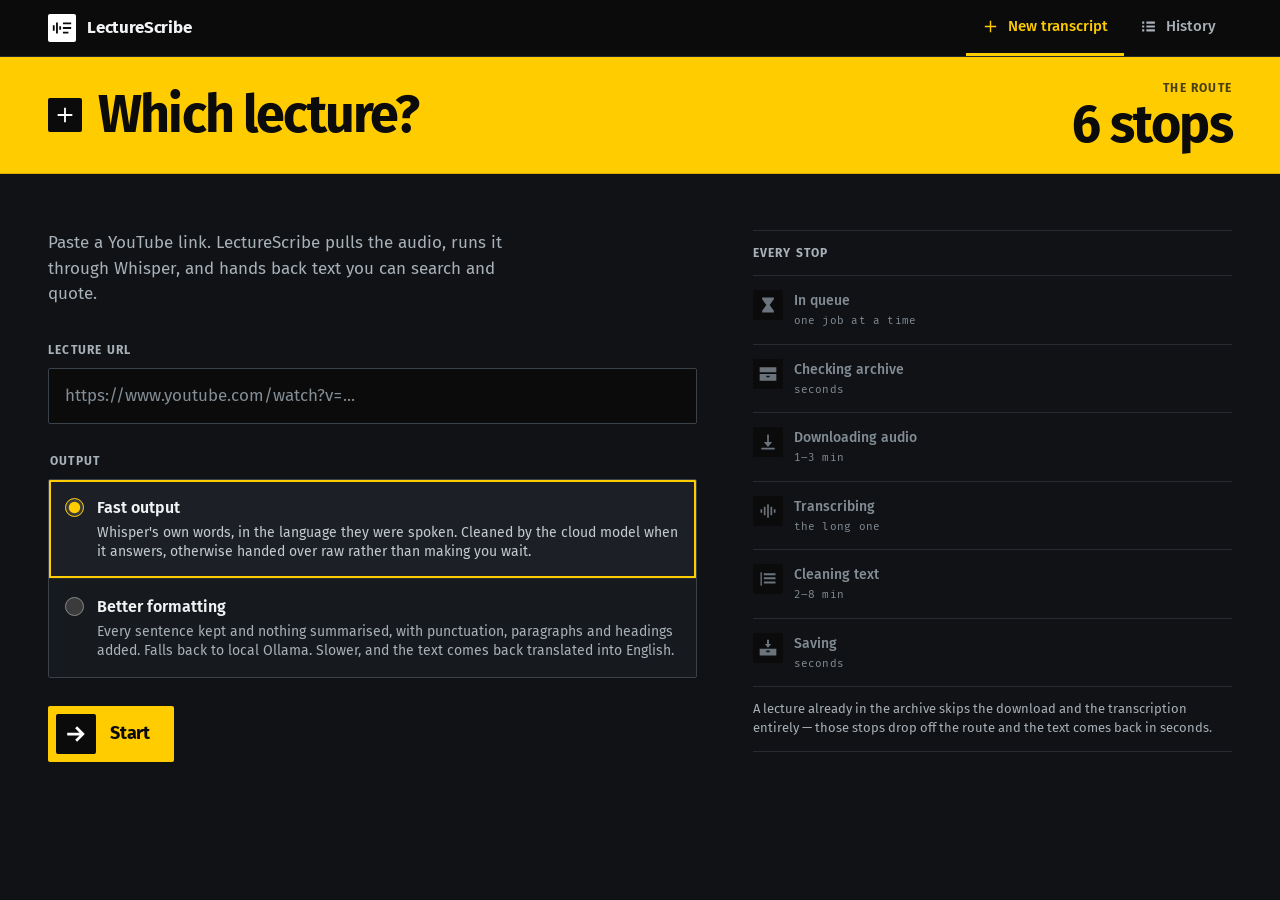
==== commit 7b0265ec: "V2" ====
--- a/front/index.html
+++ b/front/index.html
@@ -186,14 +186,14 @@
                     <input type="radio" name="mode" value="fast" checked>
                     <span>
                       <span class="mode-name">Fast output</span>
-                      <span class="mode-note">Whisper's text, tidied by the cloud cleaner when it answers. Falls back to the raw transcript rather than waiting.</span>
+                      <span class="mode-note">Whisper's own words, in the language they were spoken. Cleaned by the cloud model when it answers, otherwise handed over raw rather than making you wait.</span>
                     </span>
                   </label>
                   <label class="mode">
                     <input type="radio" name="mode" value="formatted">
                     <span>
                       <span class="mode-name">Better formatting</span>
-                      <span class="mode-note">Cloud cleaner first, local Ollama if it is down. Slower, but punctuation and paragraphs hold up.</span>
+                      <span class="mode-note">Every sentence kept and nothing summarised, with punctuation, paragraphs and headings added. Falls back to local Ollama. Slower, and the text comes back translated into English.</span>
                     </span>
                   </label>
                 </div>
@@ -249,6 +249,6 @@
 
     </main>
 
-    <script src="/front/app.js?v=concourse-1"></script>
+    <script src="/front/app.js?v=concourse-4"></script>
   </body>
 </html>
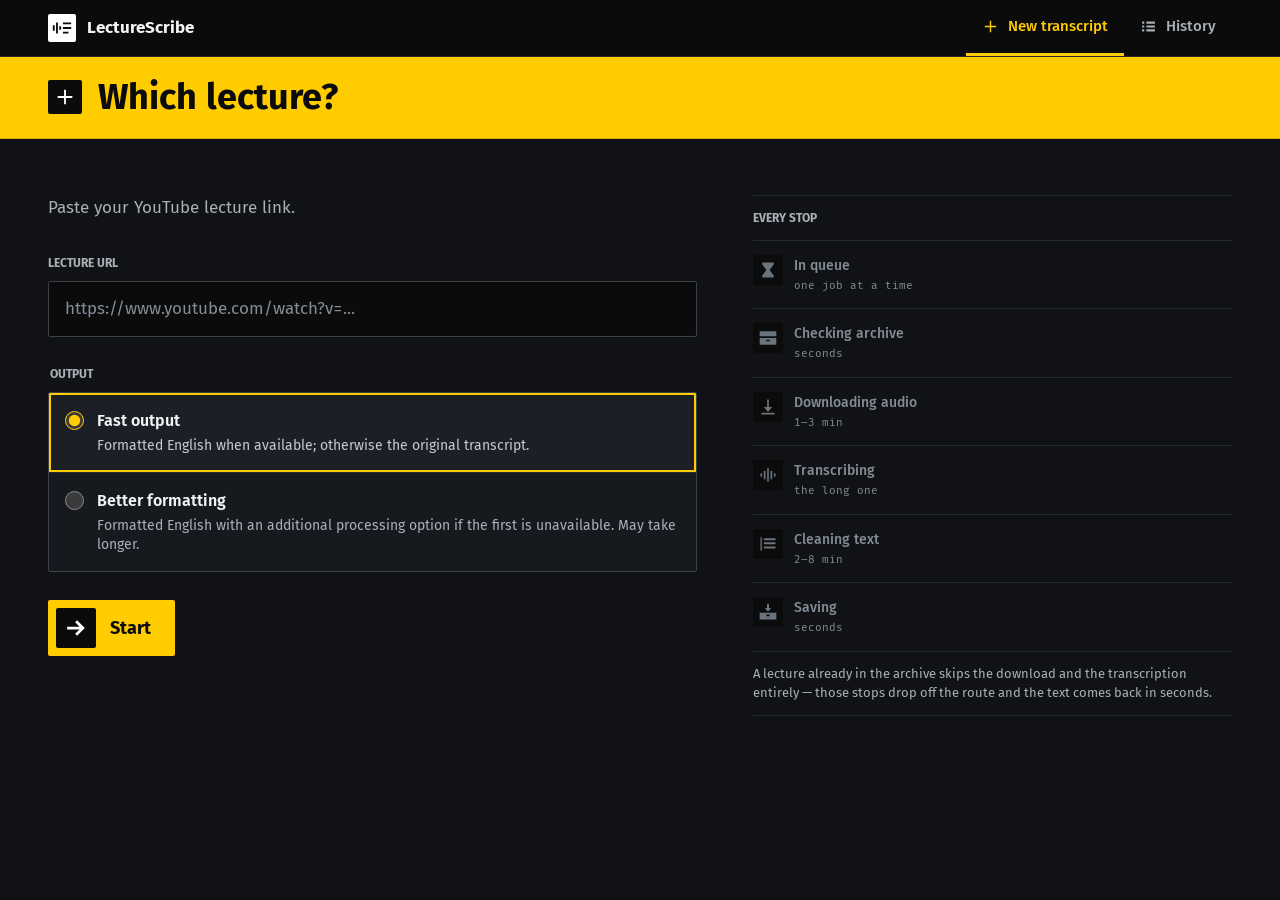
==== commit 230d0bdb: "Improve transcript results and job progress interface" ====
--- a/front/index.html
+++ b/front/index.html
@@ -9,10 +9,10 @@
     <link rel="preconnect" href="https://fonts.googleapis.com">
     <link rel="preconnect" href="https://fonts.gstatic.com" crossorigin>
     <link rel="stylesheet" href="https://fonts.googleapis.com/css2?family=Fira+Sans:wght@400;500;600;700&family=Fira+Mono:wght@400;500;700&family=Noto+Naskh+Arabic:wght@400;500;600&display=swap">
-    <link rel="stylesheet" href="/front/styles.css">
+    <link rel="stylesheet" href="/front/styles.css?v=result-5">
   </head>
   <body>
-    <a class="skip-link" href="#main">Skip to the form</a>
+    <a class="skip-link" href="#main">Skip to content</a>
 
     <svg width="0" height="0" aria-hidden="true" focusable="false" style="position:absolute">
       <defs>
@@ -70,6 +70,8 @@
           <div class="progress-fill" id="progress-fill"></div>
         </div>
 
+        <details id="processing-details" class="processing-details" open>
+          <summary class="corridor">Processing details</summary>
         <div class="rail-wrap">
           <div class="corridor">
             <ol class="rail" id="stage-rail"></ol>
@@ -80,7 +82,7 @@
           <div class="corridor">
             <dl class="facts">
               <div>
-                <dt>Stop</dt>
+                <dt>Step</dt>
                 <dd id="step-count">&mdash;</dd>
               </div>
               <div>
@@ -88,7 +90,7 @@
                 <dd id="elapsed">0s</dd>
               </div>
               <div>
-                <dt>Archive</dt>
+                <dt>Saved output</dt>
                 <dd id="job-cache">&mdash;</dd>
               </div>
               <div>
@@ -118,23 +120,32 @@
             </div>
           </dl>
         </div>
+        </details>
       </section>
 
       <section id="result-panel" class="is-hidden">
-        <div class="band band-quiet">
-          <div class="corridor">
-            <div class="band-message">
-              <span class="tile"><svg class="pict"><use href="#i-mark"></use></svg></span>
-              <div class="band-text">
-                <p class="band-headline" id="result-summary">Transcript ready</p>
-              </div>
-            </div>
+        <div class="corridor result-header">
+          <div class="result-heading">
+            <p class="result-state" id="result-state"><svg class="pict"><use href="#i-arrival"></use></svg>Completed</p>
+            <h1 id="result-title">Lecture transcript</h1>
+            <div class="result-meta">
+              <span id="result-summary">Formatted transcript</span>
+              <span id="result-duration"></span>
+              <a id="result-source" href="/app" rel="noreferrer noopener" target="_blank">Watch lecture</a>
+            </div>
+          </div>
+          <div class="result-actions">
             <button id="copy-transcript" class="action" type="button" disabled>
               <svg><use href="#i-copy"></use></svg>
               <span class="action-label">Copy text</span>
             </button>
-          </div>
-        </div>
+            <button id="download-transcript" class="action" type="button" disabled>
+              <svg><use href="#i-download"></use></svg>Download
+            </button>
+            <a class="action" href="/app"><svg><use href="#i-new"></use></svg>New transcript</a>
+          </div>
+        </div>
+        <p class="corridor result-notice" id="result-notice" role="status"></p>
         <div class="sheet-wrap">
           <div class="corridor">
             <pre class="sheet sheet-empty" id="transcript-output" dir="auto" tabindex="0">Waiting for the transcript.</pre>
@@ -150,18 +161,13 @@
                 <h1 class="ask">Which lecture?</h1>
               </div>
             </div>
-            <div class="band-figure">
-              <span>The route</span>
-              <strong>6 stops</strong>
-            </div>
           </div>
         </div>
 
         <div class="corridor decision-body">
           <div>
             <p class="lede">
-              Paste a YouTube link. LectureScribe pulls the audio, runs it through Whisper,
-              and hands back text you can search and quote.
+              Paste your YouTube lecture link.
             </p>
 
             <form id="job-form" novalidate>
@@ -186,14 +192,14 @@
                     <input type="radio" name="mode" value="fast" checked>
                     <span>
                       <span class="mode-name">Fast output</span>
-                      <span class="mode-note">Whisper's own words, in the language they were spoken. Cleaned by the cloud model when it answers, otherwise handed over raw rather than making you wait.</span>
+                      <span class="mode-note">Formatted English when available; otherwise the original transcript.</span>
                     </span>
                   </label>
                   <label class="mode">
                     <input type="radio" name="mode" value="formatted">
                     <span>
                       <span class="mode-name">Better formatting</span>
-                      <span class="mode-note">Every sentence kept and nothing summarised, with punctuation, paragraphs and headings added. Falls back to local Ollama. Slower, and the text comes back translated into English.</span>
+                      <span class="mode-note">Formatted English with an additional processing option if the first is unavailable. May take longer.</span>
                     </span>
                   </label>
                 </div>
@@ -249,6 +255,6 @@
 
     </main>
 
-    <script src="/front/app.js?v=concourse-4"></script>
+    <script src="/front/app.js?v=result-5"></script>
   </body>
 </html>
--- a/front/styles.css
+++ b/front/styles.css
@@ -220,7 +220,7 @@
   text-decoration: none;
   font-weight: 700;
   font-size: 17px;
-  letter-spacing: -0.01em;
+  letter-spacing: 0;
 }
 
 .mark .tile {
@@ -298,16 +298,16 @@
   display: block;
   font-size: 12px;
   font-weight: 700;
-  letter-spacing: 0.1em;
+  letter-spacing: 0;
   text-transform: uppercase;
 }
 
 .band-headline {
   margin-top: 1px;
-  font-size: clamp(21px, 2.4vw, 27px);
+  font-size: 26px;
   font-weight: 600;
   line-height: 1.2;
-  letter-spacing: -0.015em;
+  letter-spacing: 0;
   overflow-wrap: anywhere;
 }
 
@@ -320,25 +320,25 @@
   display: block;
   font-size: 12px;
   font-weight: 700;
-  letter-spacing: 0.1em;
+  letter-spacing: 0;
   text-transform: uppercase;
 }
 
 .band-figure strong {
   display: block;
   margin-top: 2px;
-  font-size: clamp(30px, 4.4vw, 52px);
+  font-size: 28px;
   font-weight: 700;
   line-height: 1;
-  letter-spacing: -0.03em;
+  letter-spacing: 0;
   white-space: nowrap;
 }
 
 /* Wayfinding band: running work. */
 .band-wayfinding {
-  background: var(--sign);
-  color: var(--sign-ink);
-  border-bottom-color: #d9ad00;
+  background: var(--panel);
+  color: var(--ink);
+  border-bottom-color: var(--rule);
 }
 
 .band-wayfinding .tile {
@@ -348,7 +348,7 @@
 
 .band-wayfinding .band-status,
 .band-wayfinding .band-figure span {
-  color: var(--sign-dim);
+  color: var(--ink-2);
 }
 
 /* Arrival band: the job landed. */
@@ -523,7 +523,7 @@
   margin-top: 2px;
   font-family: "Fira Mono", ui-monospace, Consolas, monospace;
   font-size: 11px;
-  letter-spacing: 0.02em;
+  letter-spacing: 0;
   color: var(--ink-3);
   overflow: hidden;
   text-overflow: ellipsis;
@@ -606,7 +606,7 @@
   border-bottom: 1px solid var(--rule);
   font-size: 12px;
   font-weight: 700;
-  letter-spacing: 0.1em;
+  letter-spacing: 0;
   text-transform: uppercase;
   color: var(--ink-2);
 }
@@ -649,8 +649,8 @@
 }
 
 .decision.is-secondary .ask {
-  font-size: clamp(21px, 2.4vw, 26px);
-  letter-spacing: -0.02em;
+  font-size: 24px;
+  letter-spacing: 0;
 }
 
 .decision.is-secondary .lede {
@@ -700,10 +700,10 @@
 }
 
 .ask {
-  font-size: clamp(32px, 4.6vw, 52px);
+  font-size: 36px;
   font-weight: 700;
   line-height: 1.02;
-  letter-spacing: -0.035em;
+  letter-spacing: 0;
   text-wrap: balance;
 }
 
@@ -725,7 +725,7 @@
   color: var(--ink-2);
   font-size: 12px;
   font-weight: 700;
-  letter-spacing: 0.1em;
+  letter-spacing: 0;
   text-transform: uppercase;
 }
 
@@ -849,7 +849,7 @@
   color: var(--sign-ink);
   font-size: 18px;
   font-weight: 700;
-  letter-spacing: -0.01em;
+  letter-spacing: 0;
 }
 
 .go .tile {
@@ -978,7 +978,7 @@
   color: var(--ink-2);
   font-size: 12px;
   font-weight: 700;
-  letter-spacing: 0.1em;
+  letter-spacing: 0;
   text-transform: uppercase;
 }
 
@@ -1014,7 +1014,7 @@
   color: var(--ink-2);
   font-size: 12px;
   font-weight: 700;
-  letter-spacing: 0.1em;
+  letter-spacing: 0;
   text-transform: uppercase;
 }
 
@@ -1067,21 +1067,107 @@
    The sheet — the one white surface in the terminal
    ========================================================================== */
 
+.result-header {
+  display: flex;
+  align-items: center;
+  justify-content: space-between;
+  gap: 20px;
+  padding-block: 28px 12px;
+}
+
+.result-heading {
+  min-width: 0;
+}
+
+.result-heading h1 {
+  margin: 8px 0;
+  font-size: 28px;
+  line-height: 1.3;
+  overflow-wrap: anywhere;
+}
+
+.result-state {
+  display: flex;
+  align-items: center;
+  gap: 7px;
+  color: var(--arrival-lit);
+  font-size: 14px;
+  font-weight: 600;
+}
+
+.result-state svg {
+  width: 16px;
+  height: 16px;
+}
+
+.result-meta {
+  display: flex;
+  flex-wrap: wrap;
+  gap: 6px 18px;
+  color: var(--ink-2);
+  font-size: 14px;
+}
+
+.result-actions {
+  display: flex;
+  flex-wrap: wrap;
+  flex: 0 0 auto;
+  gap: 8px;
+}
+
+.result-actions .action {
+  min-height: 44px;
+  white-space: nowrap;
+}
+
+.result-notice {
+  color: var(--ink-2);
+  padding-block: 8px;
+  font-size: 14px;
+}
+
+.result-notice:empty {
+  display: none;
+}
+
+.processing-details > summary {
+  padding-block: 16px;
+  cursor: pointer;
+  color: var(--ink-2);
+  font-size: 14px;
+}
+
+#status-panel:not([data-status="completed"]) .processing-details > summary {
+  display: none;
+}
+
+#status-panel[data-status="completed"] {
+  border-block: 1px solid var(--rule);
+}
+
+#status-panel[data-status="completed"] > .band,
+#status-panel[data-status="completed"] > .progress-rule {
+  display: none;
+}
+
+#status-panel[data-status="completed"] .hint:empty {
+  display: none;
+}
+
 .sheet-wrap .corridor {
-  padding-block: 28px 48px;
+  padding-block: 12px 24px;
 }
 
 .sheet {
-  width: min(100%, 86ch);
+  width: 100%;
   margin: 0 auto;
-  padding: clamp(24px, 3.4vw, 44px);
+  padding: 32px;
   background: var(--sheet);
   color: var(--sheet-ink);
   border-radius: 2px;
   min-height: 320px;
-  max-height: 64vh;
-  overflow: auto;
-  font-family: "Fira Sans", "Noto Naskh Arabic", ui-sans-serif, system-ui, sans-serif;
+  overflow: visible;
+  font-family: "Fira Sans", ui-sans-serif, system-ui, "Noto Naskh Arabic", sans-serif;
   font-size: 17px;
   line-height: 1.75;
   white-space: pre-wrap;
@@ -1179,7 +1265,7 @@
   align-items: center;
   gap: 7px;
   font-weight: 500;
-  letter-spacing: 0.06em;
+  letter-spacing: 0;
   text-transform: uppercase;
 }
 
@@ -1236,7 +1322,7 @@
   color: var(--closed-lit);
   font-size: 12px;
   font-weight: 700;
-  letter-spacing: 0.12em;
+  letter-spacing: 0;
   text-transform: uppercase;
 }
 
@@ -1267,7 +1353,7 @@
 .board-empty h2 {
   font-size: 26px;
   font-weight: 700;
-  letter-spacing: -0.02em;
+  letter-spacing: 0;
 }
 
 .board-empty p {
@@ -1285,7 +1371,7 @@
   color: var(--ink-3);
   font-family: "Fira Mono", ui-monospace, Consolas, monospace;
   font-size: 12.5px;
-  letter-spacing: 0.04em;
+  letter-spacing: 0;
 }
 
 /* ==========================================================================
@@ -1318,6 +1404,11 @@
    ========================================================================== */
 
 @media (max-width: 1000px) {
+  .result-header {
+    flex-direction: column;
+    align-items: flex-start;
+  }
+
   .decision-body,
   .status-foot {
     grid-template-columns: minmax(0, 1fr);
@@ -1365,6 +1456,29 @@
 }
 
 @media (max-width: 760px) {
+  .result-heading h1 {
+    font-size: 24px;
+  }
+
+  .result-header {
+    gap: 16px;
+    padding-block: 20px 12px;
+  }
+
+  .result-actions {
+    width: 100%;
+  }
+
+  .result-actions .action {
+    justify-content: center;
+    flex: 1 1 auto;
+    padding-inline: 10px;
+  }
+
+  .sheet {
+    padding: 20px;
+  }
+
   .corridor {
     padding-inline: 18px;
   }
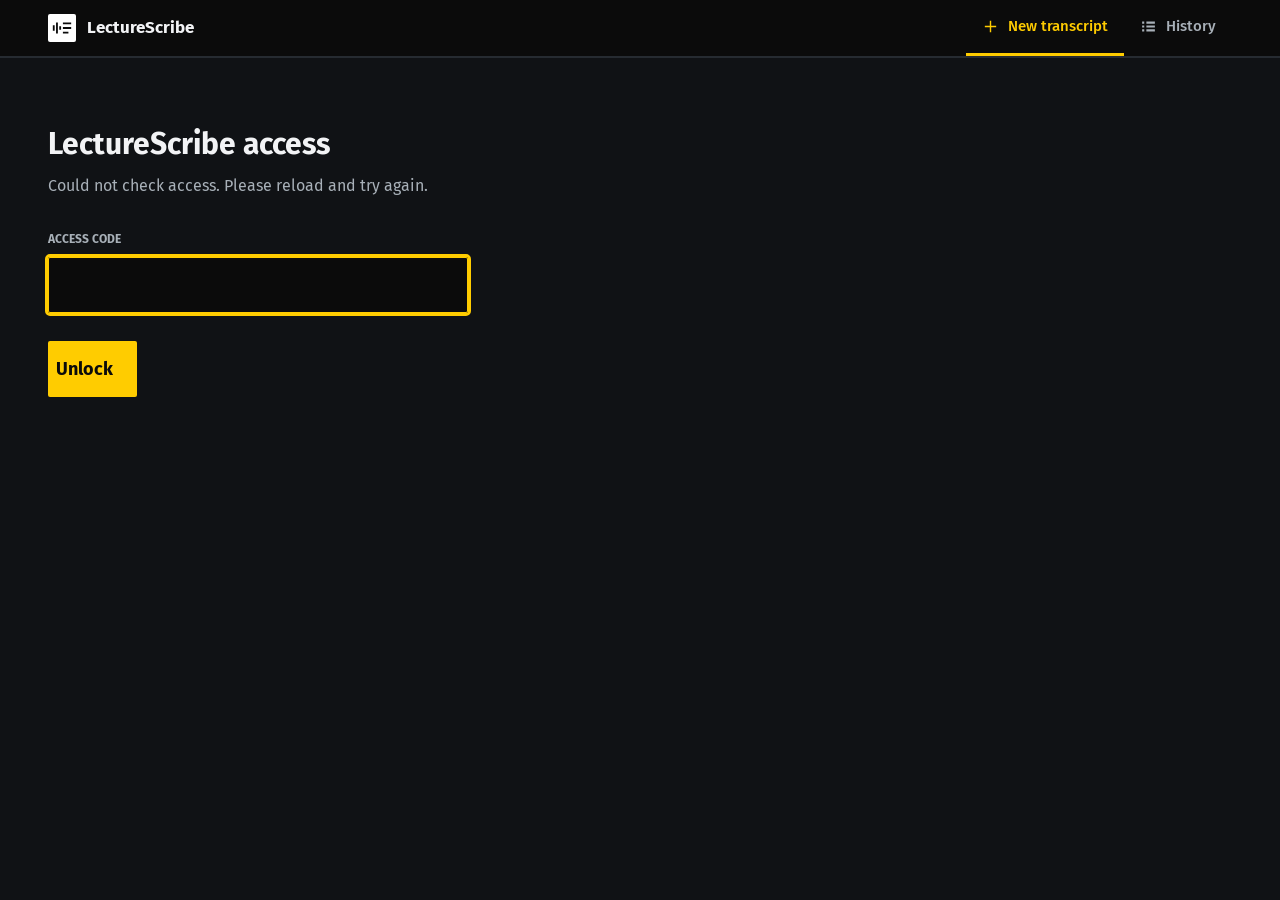
==== commit b29cae22: "Protect transcript jobs with shared access code" ====
--- a/front/index.html
+++ b/front/index.html
@@ -9,9 +9,9 @@
     <link rel="preconnect" href="https://fonts.googleapis.com">
     <link rel="preconnect" href="https://fonts.gstatic.com" crossorigin>
     <link rel="stylesheet" href="https://fonts.googleapis.com/css2?family=Fira+Sans:wght@400;500;600;700&family=Fira+Mono:wght@400;500;700&family=Noto+Naskh+Arabic:wght@400;500;600&display=swap">
-    <link rel="stylesheet" href="/front/styles.css?v=result-5">
+    <link rel="stylesheet" href="/front/styles.css?v=access-1">
   </head>
-  <body>
+  <body class="access-pending">
     <a class="skip-link" href="#main">Skip to content</a>
 
     <svg width="0" height="0" aria-hidden="true" focusable="false" style="position:absolute">
@@ -49,6 +49,17 @@
     </header>
 
     <main id="main">
+      <section id="access-panel" class="access-panel" aria-labelledby="access-title">
+        <div class="corridor">
+          <h1 id="access-title">LectureScribe access</h1>
+          <p id="access-message" role="status">Checking access...</p>
+          <form id="access-form" class="is-hidden">
+            <label class="field-label" for="access-code">Access code</label>
+            <input id="access-code" type="password" autocomplete="off" required>
+            <button id="access-button" class="go" type="submit">Unlock</button>
+          </form>
+        </div>
+      </section>
       <section id="status-panel" class="is-hidden" aria-live="polite">
         <div class="band band-quiet" id="status-band">
           <div class="corridor">
@@ -255,6 +266,7 @@
 
     </main>
 
-    <script src="/front/app.js?v=result-5"></script>
+    <script src="/front/access.js?v=access-1"></script>
+    <script src="/front/app.js?v=access-1"></script>
   </body>
 </html>
--- a/front/styles.css
+++ b/front/styles.css
@@ -160,6 +160,31 @@
 
 .is-hidden {
   display: none !important;
+}
+
+.access-pending main > :not(#access-panel) {
+  display: none !important;
+}
+
+.access-panel {
+  min-height: 55vh;
+  border-top: 1px solid var(--rule);
+  padding-block: 68px;
+}
+
+.access-panel h1 {
+  font-size: 30px;
+  line-height: 1.2;
+}
+
+.access-panel p {
+  margin-top: 12px;
+  color: var(--ink-2);
+}
+
+.access-panel form {
+  max-width: 420px;
+  margin-top: 32px;
 }
 
 .corridor {
@@ -731,6 +756,7 @@
 
 input[type="url"],
 input[type="search"],
+input[type="password"],
 select {
   width: 100%;
   min-width: 0;
@@ -746,12 +772,14 @@
 
 input[type="url"]:hover,
 input[type="search"]:hover,
+input[type="password"]:hover,
 select:hover {
   border-color: #545e68;
 }
 
 input[type="url"]:focus-visible,
 input[type="search"]:focus-visible,
+input[type="password"]:focus-visible,
 select:focus-visible {
   border-color: var(--sign);
   outline-offset: 0;
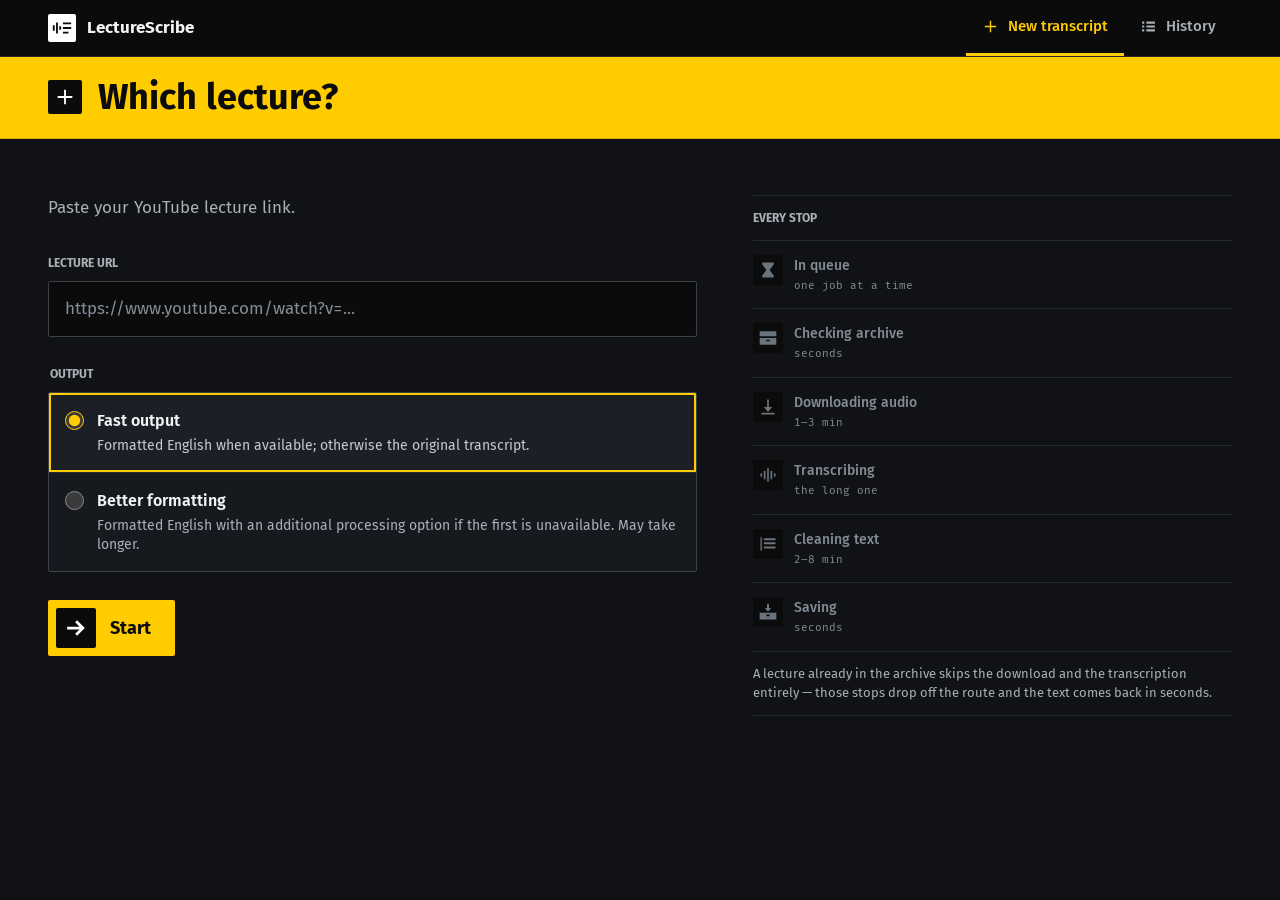
==== commit 0984ef11: "Replace access code with job rate limits" ====
--- a/front/index.html
+++ b/front/index.html
@@ -9,9 +9,9 @@
     <link rel="preconnect" href="https://fonts.googleapis.com">
     <link rel="preconnect" href="https://fonts.gstatic.com" crossorigin>
     <link rel="stylesheet" href="https://fonts.googleapis.com/css2?family=Fira+Sans:wght@400;500;600;700&family=Fira+Mono:wght@400;500;700&family=Noto+Naskh+Arabic:wght@400;500;600&display=swap">
-    <link rel="stylesheet" href="/front/styles.css?v=access-1">
+    <link rel="stylesheet" href="/front/styles.css?v=rate-1">
   </head>
-  <body class="access-pending">
+  <body>
     <a class="skip-link" href="#main">Skip to content</a>
 
     <svg width="0" height="0" aria-hidden="true" focusable="false" style="position:absolute">
@@ -49,17 +49,6 @@
     </header>
 
     <main id="main">
-      <section id="access-panel" class="access-panel" aria-labelledby="access-title">
-        <div class="corridor">
-          <h1 id="access-title">LectureScribe access</h1>
-          <p id="access-message" role="status">Checking access...</p>
-          <form id="access-form" class="is-hidden">
-            <label class="field-label" for="access-code">Access code</label>
-            <input id="access-code" type="password" autocomplete="off" required>
-            <button id="access-button" class="go" type="submit">Unlock</button>
-          </form>
-        </div>
-      </section>
       <section id="status-panel" class="is-hidden" aria-live="polite">
         <div class="band band-quiet" id="status-band">
           <div class="corridor">
@@ -266,7 +255,6 @@
 
     </main>
 
-    <script src="/front/access.js?v=access-1"></script>
-    <script src="/front/app.js?v=access-1"></script>
+    <script src="/front/app.js?v=rate-1"></script>
   </body>
 </html>
--- a/front/styles.css
+++ b/front/styles.css
@@ -160,31 +160,6 @@
 
 .is-hidden {
   display: none !important;
-}
-
-.access-pending main > :not(#access-panel) {
-  display: none !important;
-}
-
-.access-panel {
-  min-height: 55vh;
-  border-top: 1px solid var(--rule);
-  padding-block: 68px;
-}
-
-.access-panel h1 {
-  font-size: 30px;
-  line-height: 1.2;
-}
-
-.access-panel p {
-  margin-top: 12px;
-  color: var(--ink-2);
-}
-
-.access-panel form {
-  max-width: 420px;
-  margin-top: 32px;
 }
 
 .corridor {
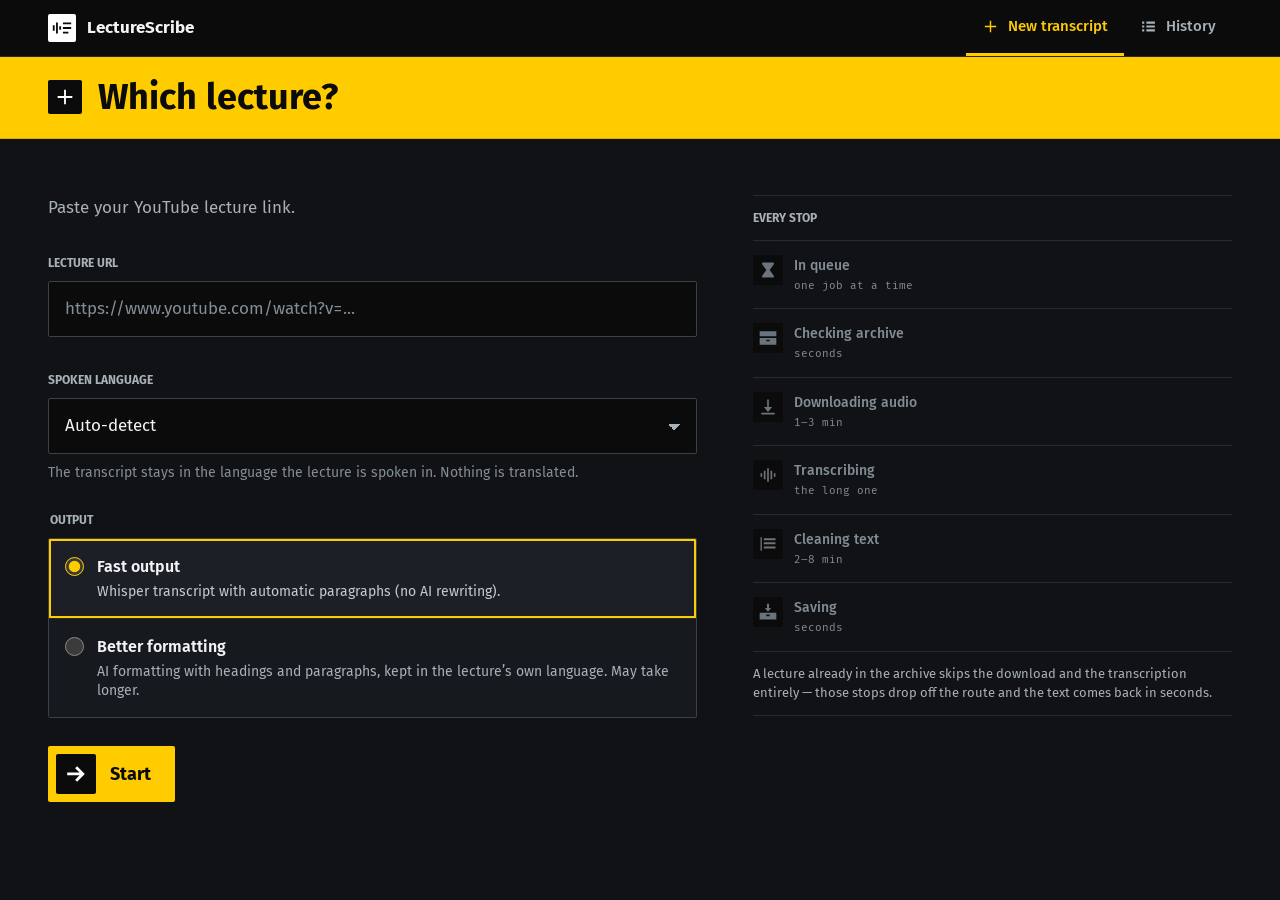
==== commit e8d46a44: "Keep transcripts in the lecture's language and notify the gateway on completion - The cleaner no lon" ====
--- a/front/index.html
+++ b/front/index.html
@@ -9,7 +9,7 @@
     <link rel="preconnect" href="https://fonts.googleapis.com">
     <link rel="preconnect" href="https://fonts.gstatic.com" crossorigin>
     <link rel="stylesheet" href="https://fonts.googleapis.com/css2?family=Fira+Sans:wght@400;500;600;700&family=Fira+Mono:wght@400;500;700&family=Noto+Naskh+Arabic:wght@400;500;600&display=swap">
-    <link rel="stylesheet" href="/front/styles.css?v=rate-1">
+    <link rel="stylesheet" href="/front/styles.css?v=lang-2">
   </head>
   <body>
     <a class="skip-link" href="#main">Skip to content</a>
@@ -112,7 +112,11 @@
           <dl class="ident">
             <div>
               <dt>Lecture</dt>
-              <dd><a id="job-source" href="/app" rel="noreferrer noopener" target="_blank">&mdash;</a></dd>
+              <dd><a id="job-source" href="/app" rel="noreferrer noopener" target="_blank" dir="auto">&mdash;</a></dd>
+            </div>
+            <div>
+              <dt>Language</dt>
+              <dd id="job-language">&mdash;</dd>
             </div>
             <div>
               <dt>Job</dt>
@@ -127,7 +131,7 @@
         <div class="corridor result-header">
           <div class="result-heading">
             <p class="result-state" id="result-state"><svg class="pict"><use href="#i-arrival"></use></svg>Completed</p>
-            <h1 id="result-title">Lecture transcript</h1>
+            <h1 id="result-title" dir="auto">Lecture transcript</h1>
             <div class="result-meta">
               <span id="result-summary">Formatted transcript</span>
               <span id="result-duration"></span>
@@ -148,7 +152,7 @@
         <p class="corridor result-notice" id="result-notice" role="status"></p>
         <div class="sheet-wrap">
           <div class="corridor">
-            <pre class="sheet sheet-empty" id="transcript-output" dir="auto" tabindex="0">Waiting for the transcript.</pre>
+            <div class="sheet sheet-empty" id="transcript-output" tabindex="0" aria-label="Transcript">Waiting for the transcript.</div>
           </div>
         </div>
       </section>
@@ -185,6 +189,16 @@
                 >
               </div>
 
+              <div class="field">
+                <label class="field-label" for="language">Spoken language</label>
+                <select id="language" name="language">
+                  <option value="auto" selected>Auto-detect</option>
+                  <option value="ar">Arabic</option>
+                  <option value="en">English</option>
+                </select>
+                <p class="hint field-hint">The transcript stays in the language the lecture is spoken in. Nothing is translated.</p>
+              </div>
+
               <fieldset class="modes">
                 <legend class="legend">Output</legend>
                 <div class="mode-list">
@@ -192,14 +206,14 @@
                     <input type="radio" name="mode" value="fast" checked>
                     <span>
                       <span class="mode-name">Fast output</span>
-                      <span class="mode-note">Formatted English when available; otherwise the original transcript.</span>
+                      <span class="mode-note">Whisper transcript with automatic paragraphs (no AI rewriting).</span>
                     </span>
                   </label>
                   <label class="mode">
                     <input type="radio" name="mode" value="formatted">
                     <span>
                       <span class="mode-name">Better formatting</span>
-                      <span class="mode-note">Formatted English with an additional processing option if the first is unavailable. May take longer.</span>
+                      <span class="mode-note">AI formatting with headings and paragraphs, kept in the lecture&rsquo;s own language. May take longer.</span>
                     </span>
                   </label>
                 </div>
@@ -255,6 +269,6 @@
 
     </main>
 
-    <script src="/front/app.js?v=rate-1"></script>
+    <script src="/front/app.js?v=lang-3"></script>
   </body>
 </html>
--- a/front/styles.css
+++ b/front/styles.css
@@ -661,7 +661,7 @@
    column with bare ground beside it. */
 .decision.is-secondary form {
   display: grid;
-  grid-template-columns: minmax(0, 1.35fr) minmax(0, 1fr) auto;
+  grid-template-columns: minmax(0, 1.35fr) minmax(0, 0.6fr) minmax(0, 1fr) auto;
   align-items: end;
   gap: 20px;
 }
@@ -677,7 +677,8 @@
   padding: 11px 14px;
 }
 
-.decision.is-secondary .mode-note {
+.decision.is-secondary .mode-note,
+.decision.is-secondary .field-hint {
   display: none;
 }
 
@@ -1062,6 +1063,11 @@
   max-width: 68ch;
 }
 
+.field-hint {
+  margin-top: 8px;
+  padding-bottom: 0;
+}
+
 .note + .hint {
   padding-top: 2px;
 }
@@ -1173,9 +1179,71 @@
   font-family: "Fira Sans", ui-sans-serif, system-ui, "Noto Naskh Arabic", sans-serif;
   font-size: 17px;
   line-height: 1.75;
-  white-space: pre-wrap;
+  /* Blocks keep their own line breaks; the blank lines between them are margins. */
+  white-space: normal;
   overflow-wrap: anywhere;
   scrollbar-color: #b9bec4 transparent;
+}
+
+/* Each block picks its direction from its own text (dir="auto"), and
+   plaintext bidi lets every line of a mixed Arabic/English block do the same. */
+.sheet p,
+.sheet li,
+.sheet h2,
+.sheet h3,
+.sheet h4 {
+  white-space: pre-wrap;
+  unicode-bidi: plaintext;
+  text-align: start;
+}
+
+.sheet p {
+  margin: 0 0 1.1em;
+}
+
+.sheet h2,
+.sheet h3,
+.sheet h4 {
+  margin: 1.4em 0 0.5em;
+  line-height: 1.35;
+  font-weight: 700;
+}
+
+.sheet > h2:first-child,
+.sheet > h3:first-child,
+.sheet > h4:first-child {
+  margin-top: 0;
+}
+
+.sheet h2 {
+  font-size: 1.4em;
+}
+
+.sheet h3 {
+  font-size: 1.2em;
+}
+
+.sheet h4 {
+  font-size: 1.05em;
+}
+
+.sheet ul,
+.sheet ol {
+  margin: 0 0 1.1em;
+  padding-inline-start: 1.6em;
+}
+
+.sheet li + li {
+  margin-top: 0.3em;
+}
+
+/* Arabic script needs more room between lines than Latin text. */
+.sheet:lang(ar) p,
+.sheet:lang(ar) li,
+.sheet p:dir(rtl),
+.sheet li:dir(rtl) {
+  font-family: "Noto Naskh Arabic", "Fira Sans", ui-sans-serif, system-ui, sans-serif;
+  line-height: 2;
 }
 
 .sheet::selection,
@@ -1316,7 +1384,7 @@
   color: var(--sign);
 }
 
-/* Nothing disappears, it cancels. */
+/* Nothing disappears: a failed job stays on the board, stamped. */
 .row-stamp {
   display: inline-block;
   margin-top: 9px;
@@ -1429,6 +1497,11 @@
   .facts > div:nth-child(n + 3) {
     border-top: 1px solid var(--rule);
   }
+
+  /* Link and language on one row, output mode and Start on the next. */
+  .decision.is-secondary form {
+    grid-template-columns: minmax(0, 1fr) minmax(170px, 0.45fr);
+  }
 }
 
 @media (max-width: 620px) {
